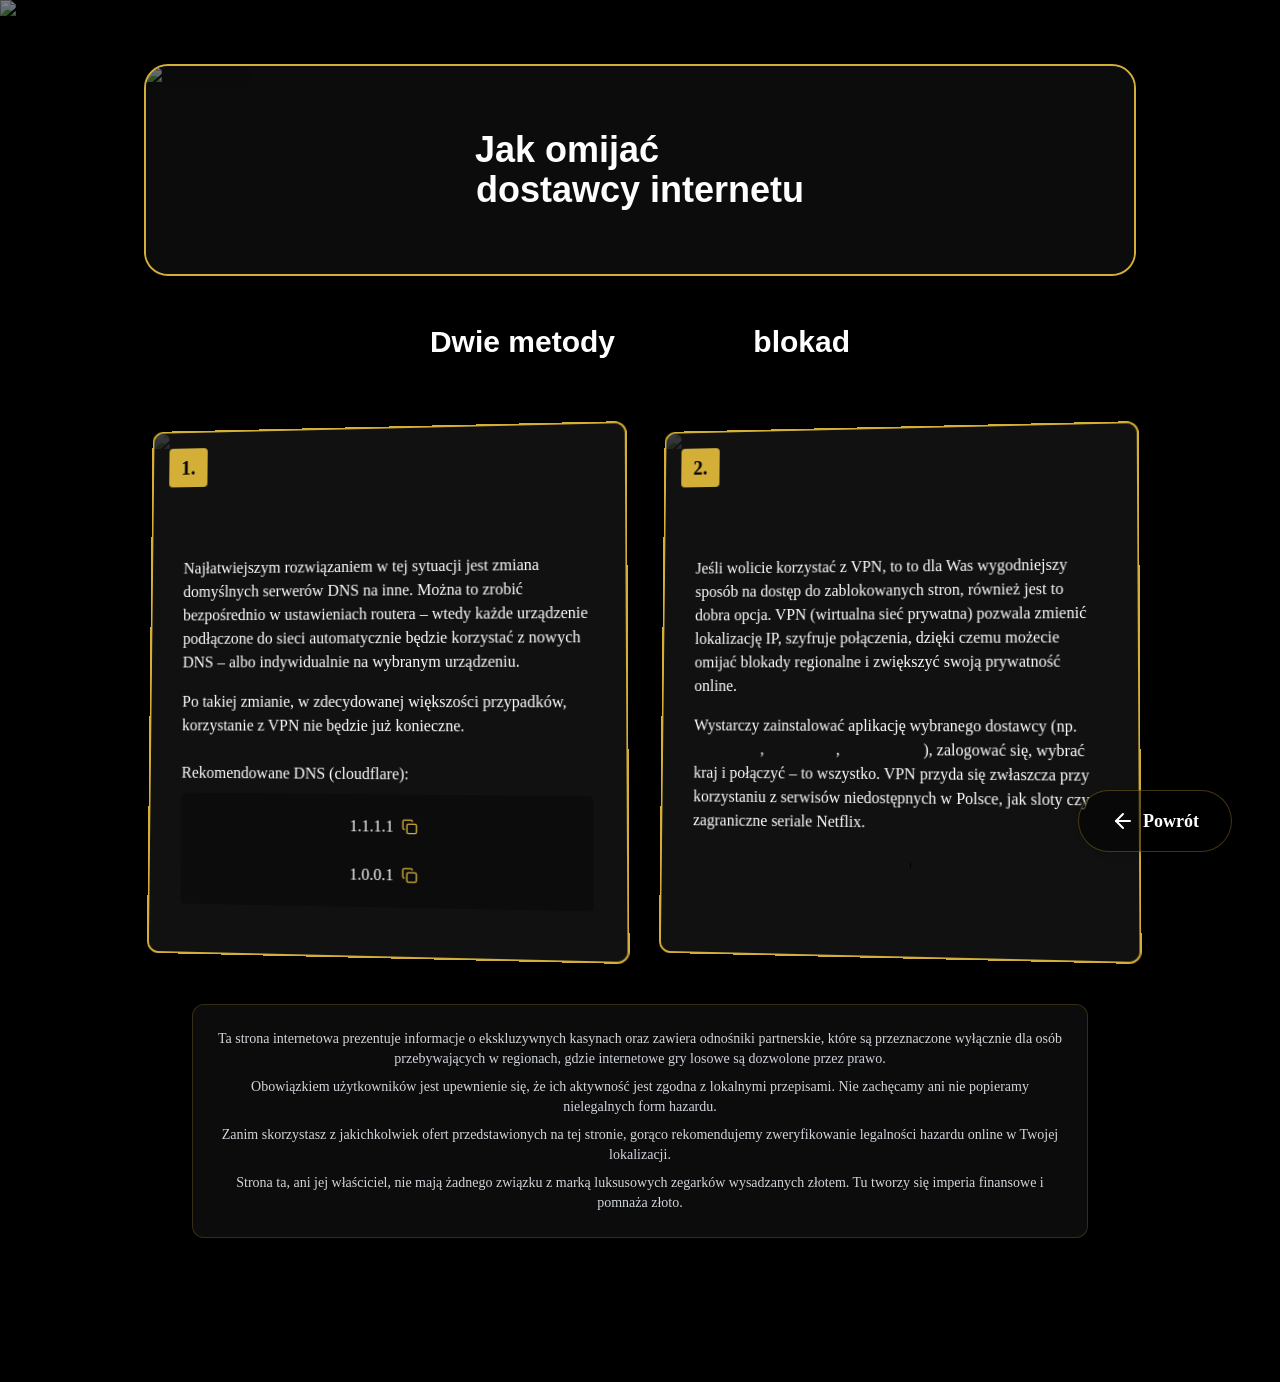
==== instrukcje.html @ b0d0ed21 "Add files via upload" ====
<!DOCTYPE html>
<html lang="pl">
  <head>
    <meta charset="utf-8" />
    <meta name="viewport" content="width=device-width, initial-scale=1" />
    <link
      rel="stylesheet"
      href="./style.css"
      data-precedence="next"
    />
    <title>Golden Boys Rekomendacje</title>
    <meta name="description" content="Najlepsze bonusy i gry kasynowe" />
    <meta name="next-size-adjust" />
  </head>
  <body
    class="__className_1b85de __variable_90e84d min-h-screen flex flex-col m-0 p-0"
  >
    <main class="flex-grow">
      <div class="min-h-screen flex flex-col relative bg-black">
        <div class="absolute inset-0 z-0">
          <img
            alt="Dark Overlay"
            loading="lazy"
            decoding="async"
            data-nimg="fill"
            class="object-cover"
            style="
              position: absolute;
              height: 100%;
              width: 100%;
              left: 0;
              top: 0;
              right: 0;
              bottom: 0;
              color: transparent;
            "
            src="/images/dark-overlay.png"
          />
          <div class="absolute inset-0 bg-black/50 z-0"></div>
        </div>
        <div
          class="container mx-auto px-4 py-16 flex-grow relative z-10 max-w-5xl"
        >
          <div
            class="relative rounded-3xl overflow-hidden mb-12 border-2 border-[#d4af37]"
          >
            <div class="absolute inset-0 z-0">
              <img
                alt="Background"
                loading="lazy"
                decoding="async"
                data-nimg="fill"
                class="object-cover"
                style="
                  position: absolute;
                  height: 100%;
                  width: 100%;
                  left: 0;
                  top: 0;
                  right: 0;
                  bottom: 0;
                  object-position: center;
                  color: transparent;
                "
                src="/images/gold-bars-legiano.jpeg"
              />
              <div class="absolute inset-0 bg-[#131313]/70"></div>
              <img
                alt="Dark Overlay"
                loading="lazy"
                decoding="async"
                data-nimg="fill"
                class="object-cover opacity-18"
                style="
                  position: absolute;
                  height: 100%;
                  width: 100%;
                  left: 0;
                  top: 0;
                  right: 0;
                  bottom: 0;
                  color: transparent;
                "
                src="/images/dark-overlay.png"
              />
            </div>
            <div class="px-8 py-16 relative z-10 text-center">
              <h2
                class="text-3xl md:text-4xl font-bold font-montserrat text-white"
              >
                Jak omijać <span class="gold-texture">blokady</span
                ><br />dostawcy internetu
              </h2>
            </div>
          </div>
          <h3
            class="text-2xl md:text-3xl font-normal text-center mb-8 font-montserrat"
          >
            Dwie metody <span class="gold-texture">omijania</span> blokad
          </h3>
          <div class="grid grid-cols-1 md:grid-cols-2 gap-8 mb-12">
            <div
              class="relative rounded-xl overflow-hidden border-2 border-[#d4af37] bg-[#131313]/80 angled-container"
            >
              <div class="absolute inset-0 z-0">
                <div class="absolute inset-0 bg-[#131313]/80"></div>
                <img
                  alt="Dark Overlay"
                  loading="lazy"
                  decoding="async"
                  data-nimg="fill"
                  class="object-cover opacity-18"
                  style="
                    position: absolute;
                    height: 100%;
                    width: 100%;
                    left: 0;
                    top: 0;
                    right: 0;
                    bottom: 0;
                    color: transparent;
                  "
                  src="/images/dark-overlay.png"
                />
              </div>
              <div
                class="absolute top-4 left-4 bg-[#d4af37] text-black font-bold text-xl w-10 h-10 flex items-center justify-center rounded"
              >
                1.
              </div>
              <div class="p-8 pt-16 relative z-10">
                <h4 class="text-4xl font-bold gold-texture text-center mb-6">
                  DNS
                </h4>
                <p class="text-white mb-4">
                  Najłatwiejszym rozwiązaniem w tej sytuacji jest zmiana
                  domyślnych serwerów DNS na inne. Można to zrobić bezpośrednio
                  w ustawieniach routera – wtedy każde urządzenie podłączone do
                  sieci automatycznie będzie korzystać z nowych DNS – albo
                  indywidualnie na wybranym urządzeniu.
                </p>
                <p class="text-white mb-6">
                  Po takiej zmianie, w zdecydowanej większości przypadków,
                  korzystanie z VPN nie będzie już konieczne.
                </p>
                <div class="mb-4">
                  <h5 class="text-white font-medium mb-2">
                    Rekomendowane DNS (cloudflare):
                  </h5>
                  <div class="bg-black/30 p-3 rounded">
                    <div
                      class="flex items-center justify-center cursor-pointer hover:bg-black/50 p-2 rounded transition-colors mb-2"
                    >
                      <span class="text-white mr-2">1.1.1.1</span
                      ><svg
                        xmlns="http://www.w3.org/2000/svg"
                        width="16"
                        height="16"
                        viewBox="0 0 24 24"
                        fill="none"
                        stroke="currentColor"
                        stroke-width="2"
                        stroke-linecap="round"
                        stroke-linejoin="round"
                        class="lucide lucide-copy text-[#d4af37]"
                      >
                        <rect
                          width="14"
                          height="14"
                          x="8"
                          y="8"
                          rx="2"
                          ry="2"
                        ></rect>
                        <path
                          d="M4 16c-1.1 0-2-.9-2-2V4c0-1.1.9-2 2-2h10c1.1 0 2 .9 2 2"
                        ></path>
                      </svg>
                    </div>
                    <div
                      class="flex items-center justify-center cursor-pointer hover:bg-black/50 p-2 rounded transition-colors"
                    >
                      <span class="text-white mr-2">1.0.0.1</span
                      ><svg
                        xmlns="http://www.w3.org/2000/svg"
                        width="16"
                        height="16"
                        viewBox="0 0 24 24"
                        fill="none"
                        stroke="currentColor"
                        stroke-width="2"
                        stroke-linecap="round"
                        stroke-linejoin="round"
                        class="lucide lucide-copy text-[#d4af37]"
                      >
                        <rect
                          width="14"
                          height="14"
                          x="8"
                          y="8"
                          rx="2"
                          ry="2"
                        ></rect>
                        <path
                          d="M4 16c-1.1 0-2-.9-2-2V4c0-1.1.9-2 2-2h10c1.1 0 2 .9 2 2"
                        ></path>
                      </svg>
                    </div>
                  </div>
                </div>
              </div>
            </div>
            <div
              class="relative rounded-xl overflow-hidden border-2 border-[#d4af37] bg-[#131313]/80 angled-container"
            >
              <div class="absolute inset-0 z-0">
                <div class="absolute inset-0 bg-[#131313]/80"></div>
                <img
                  alt="Dark Overlay"
                  loading="lazy"
                  decoding="async"
                  data-nimg="fill"
                  class="object-cover opacity-18"
                  style="
                    position: absolute;
                    height: 100%;
                    width: 100%;
                    left: 0;
                    top: 0;
                    right: 0;
                    bottom: 0;
                    color: transparent;
                  "
                  src="/images/dark-overlay.png"
                />
              </div>
              <div
                class="absolute top-4 left-4 bg-[#d4af37] text-black font-bold text-xl w-10 h-10 flex items-center justify-center rounded"
              >
                2.
              </div>
              <div class="p-8 pt-16 relative z-10">
                <h4 class="text-4xl font-bold gold-texture text-center mb-6">
                  VPN
                </h4>
                <p class="text-white mb-4">
                  Jeśli wolicie korzystać z VPN, to to dla Was wygodniejszy
                  sposób na dostęp do zablokowanych stron, również jest to dobra
                  opcja. VPN (wirtualna sieć prywatna) pozwala zmienić
                  lokalizację IP, szyfruje połączenia, dzięki czemu możecie
                  omijać blokady regionalne i zwiększyć swoją prywatność online.
                </p>
                <p class="text-white mb-4">
                  Wystarczy zainstalować aplikację wybranego dostawcy (np.<!-- -->
                  <span class="gold-texture font-medium">NordVPN</span>,<!-- -->
                  <span class="gold-texture font-medium">Surfshark</span
                  >,<!-- -->
                  <span class="gold-texture font-medium">ProtonVPN</span>),
                  zalogować się, wybrać kraj i połączyć – to wszystko. VPN
                  przyda się zwłaszcza przy korzystaniu z serwisów niedostępnych
                  w Polsce, jak sloty czy zagraniczne seriale Netflix.
                </p>
              </div>
            </div>
          </div>
          <div
            class="text-sm text-gray-300 text-center max-w-4xl mx-auto p-6 bg-[#131313]/70 rounded-xl border border-[#d4af37]/20 mb-20"
          >
            <p>
              Ta strona internetowa prezentuje informacje o ekskluzywnych
              kasynach oraz zawiera odnośniki partnerskie, które są przeznaczone
              wyłącznie dla osób przebywających w regionach, gdzie internetowe
              gry losowe są dozwolone przez prawo.
            </p>
            <p class="mt-2">
              Obowiązkiem użytkowników jest upewnienie się, że ich aktywność
              jest zgodna z lokalnymi przepisami. Nie zachęcamy ani nie
              popieramy nielegalnych form hazardu.
            </p>
            <p class="mt-2">
              Zanim skorzystasz z jakichkolwiek ofert przedstawionych na tej
              stronie, gorąco rekomendujemy zweryfikowanie legalności hazardu
              online w Twojej lokalizacji.
            </p>
            <p class="mt-2">
              Strona ta, ani jej właściciel, nie mają żadnego związku z marką
              luksusowych zegarków wysadzanych złotem. Tu tworzy się imperia
              finansowe i pomnaża złoto.
            </p>
          </div>
          <div class="fixed bottom-12 right-12 z-20">
            <a
              class="inline-flex items-center text-white hover:text-[#d4af37] transition-colors bg-black/50 px-8 py-4 rounded-full text-lg border border-[#d4af37]/30 hover:border-[#d4af37]"
              style="
                box-shadow: 0 4px 6px rgba(0, 0, 0, 0.1),
                  0 1px 3px rgba(0, 0, 0, 0.08);
              "
              href="./index.html"
              ><svg
                xmlns="http://www.w3.org/2000/svg"
                width="24"
                height="24"
                viewBox="0 0 24 24"
                fill="none"
                stroke="currentColor"
                stroke-width="2"
                stroke-linecap="round"
                stroke-linejoin="round"
                class="lucide lucide-arrow-left mr-2"
              >
                <path d="m12 19-7-7 7-7"></path>
                <path d="M19 12H5"></path></svg
              ><span class="font-extrabold">Powrót</span></a
            >
          </div>
        </div>
      </div>
    </main>
  </body>
</html>
---- style.css ----
@font-face {
  font-family: __Inter_1b85de;
  font-style: normal;
  font-weight: 100 900;
  font-display: swap;
  src: url(/_next/static/media/ba9851c3c22cd980-s.woff2) format("woff2");
  unicode-range: u+0460-052f, u+1c80-1c8a, u+20b4, u+2de0-2dff, u+a640-a69f,
    u+fe2e-fe2f;
}

@font-face {
  font-family: __Inter_1b85de;
  font-style: normal;
  font-weight: 100 900;
  font-display: swap;
  src: url(/_next/static/media/21350d82a1f187e9-s.woff2) format("woff2");
  unicode-range: u+0301, u+0400-045f, u+0490-0491, u+04b0-04b1, u+2116;
}

@font-face {
  font-family: __Inter_1b85de;
  font-style: normal;
  font-weight: 100 900;
  font-display: swap;
  src: url(/_next/static/media/c5fe6dc8356a8c31-s.woff2) format("woff2");
  unicode-range: u+1f??;
}

@font-face {
  font-family: __Inter_1b85de;
  font-style: normal;
  font-weight: 100 900;
  font-display: swap;
  src: url(/_next/static/media/19cfc7226ec3afaa-s.woff2) format("woff2");
  unicode-range: u+0370-0377, u+037a-037f, u+0384-038a, u+038c, u+038e-03a1,
    u+03a3-03ff;
}

@font-face {
  font-family: __Inter_1b85de;
  font-style: normal;
  font-weight: 100 900;
  font-display: swap;
  src: url(/_next/static/media/df0a9ae256c0569c-s.woff2) format("woff2");
  unicode-range: u+0102-0103, u+0110-0111, u+0128-0129, u+0168-0169, u+01a0-01a1,
    u+01af-01b0, u+0300-0301, u+0303-0304, u+0308-0309, u+0323, u+0329,
    u+1ea0-1ef9, u+20ab;
}

@font-face {
  font-family: __Inter_1b85de;
  font-style: normal;
  font-weight: 100 900;
  font-display: swap;
  src: url(/_next/static/media/8e9860b6e62d6359-s.p.woff2) format("woff2");
  unicode-range: u+0100-02ba, u+02bd-02c5, u+02c7-02cc, u+02ce-02d7, u+02dd-02ff,
    u+0304, u+0308, u+0329, u+1d00-1dbf, u+1e00-1e9f, u+1ef2-1eff, u+2020,
    u+20a0-20ab, u+20ad-20c0, u+2113, u+2c60-2c7f, u+a720-a7ff;
}

@font-face {
  font-family: __Inter_1b85de;
  font-style: normal;
  font-weight: 100 900;
  font-display: swap;
  src: url(/_next/static/media/e4af272ccee01ff0-s.p.woff2) format("woff2");
  unicode-range: u+00??, u+0131, u+0152-0153, u+02bb-02bc, u+02c6, u+02da,
    u+02dc, u+0304, u+0308, u+0329, u+2000-206f, u+20ac, u+2122, u+2191, u+2193,
    u+2212, u+2215, u+feff, u+fffd;
}

@font-face {
  font-family: __Inter_Fallback_1b85de;
  src: local("Arial");
  ascent-override: 90.49%;
  descent-override: 22.56%;
  line-gap-override: 0%;
  size-adjust: 107.06%;
}

.__className_1b85de {
  font-family: __Inter_1b85de, __Inter_Fallback_1b85de;
  font-style: normal;
}

@font-face {
  font-family: __Montserrat_90e84d;
  font-style: normal;
  font-weight: 400;
  font-display: swap;
  src: url(/_next/static/media/b1f344208eb4edfe-s.woff2) format("woff2");
  unicode-range: u+0460-052f, u+1c80-1c8a, u+20b4, u+2de0-2dff, u+a640-a69f,
    u+fe2e-fe2f;
}

@font-face {
  font-family: __Montserrat_90e84d;
  font-style: normal;
  font-weight: 400;
  font-display: swap;
  src: url(/_next/static/media/48e2044251ef3125-s.woff2) format("woff2");
  unicode-range: u+0301, u+0400-045f, u+0490-0491, u+04b0-04b1, u+2116;
}

@font-face {
  font-family: __Montserrat_90e84d;
  font-style: normal;
  font-weight: 400;
  font-display: swap;
  src: url(/_next/static/media/bf24a9759715e608-s.woff2) format("woff2");
  unicode-range: u+0102-0103, u+0110-0111, u+0128-0129, u+0168-0169, u+01a0-01a1,
    u+01af-01b0, u+0300-0301, u+0303-0304, u+0308-0309, u+0323, u+0329,
    u+1ea0-1ef9, u+20ab;
}

@font-face {
  font-family: __Montserrat_90e84d;
  font-style: normal;
  font-weight: 400;
  font-display: swap;
  src: url(/_next/static/media/1f173e5e25f3efee-s.p.woff2) format("woff2");
  unicode-range: u+0100-02ba, u+02bd-02c5, u+02c7-02cc, u+02ce-02d7, u+02dd-02ff,
    u+0304, u+0308, u+0329, u+1d00-1dbf, u+1e00-1e9f, u+1ef2-1eff, u+2020,
    u+20a0-20ab, u+20ad-20c0, u+2113, u+2c60-2c7f, u+a720-a7ff;
}

@font-face {
  font-family: __Montserrat_90e84d;
  font-style: normal;
  font-weight: 400;
  font-display: swap;
  src: url(/_next/static/media/904be59b21bd51cb-s.p.woff2) format("woff2");
  unicode-range: u+00??, u+0131, u+0152-0153, u+02bb-02bc, u+02c6, u+02da,
    u+02dc, u+0304, u+0308, u+0329, u+2000-206f, u+20ac, u+2122, u+2191, u+2193,
    u+2212, u+2215, u+feff, u+fffd;
}

@font-face {
  font-family: __Montserrat_90e84d;
  font-style: normal;
  font-weight: 500;
  font-display: swap;
  src: url(/_next/static/media/b1f344208eb4edfe-s.woff2) format("woff2");
  unicode-range: u+0460-052f, u+1c80-1c8a, u+20b4, u+2de0-2dff, u+a640-a69f,
    u+fe2e-fe2f;
}

@font-face {
  font-family: __Montserrat_90e84d;
  font-style: normal;
  font-weight: 500;
  font-display: swap;
  src: url(/_next/static/media/48e2044251ef3125-s.woff2) format("woff2");
  unicode-range: u+0301, u+0400-045f, u+0490-0491, u+04b0-04b1, u+2116;
}

@font-face {
  font-family: __Montserrat_90e84d;
  font-style: normal;
  font-weight: 500;
  font-display: swap;
  src: url(/_next/static/media/bf24a9759715e608-s.woff2) format("woff2");
  unicode-range: u+0102-0103, u+0110-0111, u+0128-0129, u+0168-0169, u+01a0-01a1,
    u+01af-01b0, u+0300-0301, u+0303-0304, u+0308-0309, u+0323, u+0329,
    u+1ea0-1ef9, u+20ab;
}

@font-face {
  font-family: __Montserrat_90e84d;
  font-style: normal;
  font-weight: 500;
  font-display: swap;
  src: url(/_next/static/media/1f173e5e25f3efee-s.p.woff2) format("woff2");
  unicode-range: u+0100-02ba, u+02bd-02c5, u+02c7-02cc, u+02ce-02d7, u+02dd-02ff,
    u+0304, u+0308, u+0329, u+1d00-1dbf, u+1e00-1e9f, u+1ef2-1eff, u+2020,
    u+20a0-20ab, u+20ad-20c0, u+2113, u+2c60-2c7f, u+a720-a7ff;
}

@font-face {
  font-family: __Montserrat_90e84d;
  font-style: normal;
  font-weight: 500;
  font-display: swap;
  src: url(/_next/static/media/904be59b21bd51cb-s.p.woff2) format("woff2");
  unicode-range: u+00??, u+0131, u+0152-0153, u+02bb-02bc, u+02c6, u+02da,
    u+02dc, u+0304, u+0308, u+0329, u+2000-206f, u+20ac, u+2122, u+2191, u+2193,
    u+2212, u+2215, u+feff, u+fffd;
}

@font-face {
  font-family: __Montserrat_90e84d;
  font-style: normal;
  font-weight: 600;
  font-display: swap;
  src: url(/_next/static/media/b1f344208eb4edfe-s.woff2) format("woff2");
  unicode-range: u+0460-052f, u+1c80-1c8a, u+20b4, u+2de0-2dff, u+a640-a69f,
    u+fe2e-fe2f;
}

@font-face {
  font-family: __Montserrat_90e84d;
  font-style: normal;
  font-weight: 600;
  font-display: swap;
  src: url(/_next/static/media/48e2044251ef3125-s.woff2) format("woff2");
  unicode-range: u+0301, u+0400-045f, u+0490-0491, u+04b0-04b1, u+2116;
}

@font-face {
  font-family: __Montserrat_90e84d;
  font-style: normal;
  font-weight: 600;
  font-display: swap;
  src: url(/_next/static/media/bf24a9759715e608-s.woff2) format("woff2");
  unicode-range: u+0102-0103, u+0110-0111, u+0128-0129, u+0168-0169, u+01a0-01a1,
    u+01af-01b0, u+0300-0301, u+0303-0304, u+0308-0309, u+0323, u+0329,
    u+1ea0-1ef9, u+20ab;
}

@font-face {
  font-family: __Montserrat_90e84d;
  font-style: normal;
  font-weight: 600;
  font-display: swap;
  src: url(/_next/static/media/1f173e5e25f3efee-s.p.woff2) format("woff2");
  unicode-range: u+0100-02ba, u+02bd-02c5, u+02c7-02cc, u+02ce-02d7, u+02dd-02ff,
    u+0304, u+0308, u+0329, u+1d00-1dbf, u+1e00-1e9f, u+1ef2-1eff, u+2020,
    u+20a0-20ab, u+20ad-20c0, u+2113, u+2c60-2c7f, u+a720-a7ff;
}

@font-face {
  font-family: __Montserrat_90e84d;
  font-style: normal;
  font-weight: 600;
  font-display: swap;
  src: url(/_next/static/media/904be59b21bd51cb-s.p.woff2) format("woff2");
  unicode-range: u+00??, u+0131, u+0152-0153, u+02bb-02bc, u+02c6, u+02da,
    u+02dc, u+0304, u+0308, u+0329, u+2000-206f, u+20ac, u+2122, u+2191, u+2193,
    u+2212, u+2215, u+feff, u+fffd;
}

@font-face {
  font-family: __Montserrat_90e84d;
  font-style: normal;
  font-weight: 700;
  font-display: swap;
  src: url(/_next/static/media/b1f344208eb4edfe-s.woff2) format("woff2");
  unicode-range: u+0460-052f, u+1c80-1c8a, u+20b4, u+2de0-2dff, u+a640-a69f,
    u+fe2e-fe2f;
}

@font-face {
  font-family: __Montserrat_90e84d;
  font-style: normal;
  font-weight: 700;
  font-display: swap;
  src: url(/_next/static/media/48e2044251ef3125-s.woff2) format("woff2");
  unicode-range: u+0301, u+0400-045f, u+0490-0491, u+04b0-04b1, u+2116;
}

@font-face {
  font-family: __Montserrat_90e84d;
  font-style: normal;
  font-weight: 700;
  font-display: swap;
  src: url(/_next/static/media/bf24a9759715e608-s.woff2) format("woff2");
  unicode-range: u+0102-0103, u+0110-0111, u+0128-0129, u+0168-0169, u+01a0-01a1,
    u+01af-01b0, u+0300-0301, u+0303-0304, u+0308-0309, u+0323, u+0329,
    u+1ea0-1ef9, u+20ab;
}

@font-face {
  font-family: __Montserrat_90e84d;
  font-style: normal;
  font-weight: 700;
  font-display: swap;
  src: url(/_next/static/media/1f173e5e25f3efee-s.p.woff2) format("woff2");
  unicode-range: u+0100-02ba, u+02bd-02c5, u+02c7-02cc, u+02ce-02d7, u+02dd-02ff,
    u+0304, u+0308, u+0329, u+1d00-1dbf, u+1e00-1e9f, u+1ef2-1eff, u+2020,
    u+20a0-20ab, u+20ad-20c0, u+2113, u+2c60-2c7f, u+a720-a7ff;
}

@font-face {
  font-family: __Montserrat_90e84d;
  font-style: normal;
  font-weight: 700;
  font-display: swap;
  src: url(/_next/static/media/904be59b21bd51cb-s.p.woff2) format("woff2");
  unicode-range: u+00??, u+0131, u+0152-0153, u+02bb-02bc, u+02c6, u+02da,
    u+02dc, u+0304, u+0308, u+0329, u+2000-206f, u+20ac, u+2122, u+2191, u+2193,
    u+2212, u+2215, u+feff, u+fffd;
}

@font-face {
  font-family: __Montserrat_90e84d;
  font-style: normal;
  font-weight: 900;
  font-display: swap;
  src: url(/_next/static/media/b1f344208eb4edfe-s.woff2) format("woff2");
  unicode-range: u+0460-052f, u+1c80-1c8a, u+20b4, u+2de0-2dff, u+a640-a69f,
    u+fe2e-fe2f;
}

@font-face {
  font-family: __Montserrat_90e84d;
  font-style: normal;
  font-weight: 900;
  font-display: swap;
  src: url(/_next/static/media/48e2044251ef3125-s.woff2) format("woff2");
  unicode-range: u+0301, u+0400-045f, u+0490-0491, u+04b0-04b1, u+2116;
}

@font-face {
  font-family: __Montserrat_90e84d;
  font-style: normal;
  font-weight: 900;
  font-display: swap;
  src: url(/_next/static/media/bf24a9759715e608-s.woff2) format("woff2");
  unicode-range: u+0102-0103, u+0110-0111, u+0128-0129, u+0168-0169, u+01a0-01a1,
    u+01af-01b0, u+0300-0301, u+0303-0304, u+0308-0309, u+0323, u+0329,
    u+1ea0-1ef9, u+20ab;
}

@font-face {
  font-family: __Montserrat_90e84d;
  font-style: normal;
  font-weight: 900;
  font-display: swap;
  src: url(/_next/static/media/1f173e5e25f3efee-s.p.woff2) format("woff2");
  unicode-range: u+0100-02ba, u+02bd-02c5, u+02c7-02cc, u+02ce-02d7, u+02dd-02ff,
    u+0304, u+0308, u+0329, u+1d00-1dbf, u+1e00-1e9f, u+1ef2-1eff, u+2020,
    u+20a0-20ab, u+20ad-20c0, u+2113, u+2c60-2c7f, u+a720-a7ff;
}

@font-face {
  font-family: __Montserrat_90e84d;
  font-style: normal;
  font-weight: 900;
  font-display: swap;
  src: url(/_next/static/media/904be59b21bd51cb-s.p.woff2) format("woff2");
  unicode-range: u+00??, u+0131, u+0152-0153, u+02bb-02bc, u+02c6, u+02da,
    u+02dc, u+0304, u+0308, u+0329, u+2000-206f, u+20ac, u+2122, u+2191, u+2193,
    u+2212, u+2215, u+feff, u+fffd;
}

@font-face {
  font-family: __Montserrat_Fallback_90e84d;
  src: local("Arial");
  ascent-override: 85.79%;
  descent-override: 22.25%;
  line-gap-override: 0%;
  size-adjust: 112.83%;
}

.__className_90e84d {
  font-family: __Montserrat_90e84d, __Montserrat_Fallback_90e84d;
  font-style: normal;
}

.__variable_90e84d {
  --font-montserrat: "__Montserrat_90e84d", "__Montserrat_Fallback_90e84d";
}

*,
:after,
:before {
  --tw-border-spacing-x: 0;
  --tw-border-spacing-y: 0;
  --tw-translate-x: 0;
  --tw-translate-y: 0;
  --tw-rotate: 0;
  --tw-skew-x: 0;
  --tw-skew-y: 0;
  --tw-scale-x: 1;
  --tw-scale-y: 1;
  --tw-pan-x: ;
  --tw-pan-y: ;
  --tw-pinch-zoom: ;
  --tw-scroll-snap-strictness: proximity;
  --tw-gradient-from-position: ;
  --tw-gradient-via-position: ;
  --tw-gradient-to-position: ;
  --tw-ordinal: ;
  --tw-slashed-zero: ;
  --tw-numeric-figure: ;
  --tw-numeric-spacing: ;
  --tw-numeric-fraction: ;
  --tw-ring-inset: ;
  --tw-ring-offset-width: 0px;
  --tw-ring-offset-color: #fff;
  --tw-ring-color: rgba(59, 130, 246, 0.5);
  --tw-ring-offset-shadow: 0 0 #0000;
  --tw-ring-shadow: 0 0 #0000;
  --tw-shadow: 0 0 #0000;
  --tw-shadow-colored: 0 0 #0000;
  --tw-blur: ;
  --tw-brightness: ;
  --tw-contrast: ;
  --tw-grayscale: ;
  --tw-hue-rotate: ;
  --tw-invert: ;
  --tw-saturate: ;
  --tw-sepia: ;
  --tw-drop-shadow: ;
  --tw-backdrop-blur: ;
  --tw-backdrop-brightness: ;
  --tw-backdrop-contrast: ;
  --tw-backdrop-grayscale: ;
  --tw-backdrop-hue-rotate: ;
  --tw-backdrop-invert: ;
  --tw-backdrop-opacity: ;
  --tw-backdrop-saturate: ;
  --tw-backdrop-sepia: ;
  --tw-contain-size: ;
  --tw-contain-layout: ;
  --tw-contain-paint: ;
  --tw-contain-style: ;
}

::backdrop {
  --tw-border-spacing-x: 0;
  --tw-border-spacing-y: 0;
  --tw-translate-x: 0;
  --tw-translate-y: 0;
  --tw-rotate: 0;
  --tw-skew-x: 0;
  --tw-skew-y: 0;
  --tw-scale-x: 1;
  --tw-scale-y: 1;
  --tw-pan-x: ;
  --tw-pan-y: ;
  --tw-pinch-zoom: ;
  --tw-scroll-snap-strictness: proximity;
  --tw-gradient-from-position: ;
  --tw-gradient-via-position: ;
  --tw-gradient-to-position: ;
  --tw-ordinal: ;
  --tw-slashed-zero: ;
  --tw-numeric-figure: ;
  --tw-numeric-spacing: ;
  --tw-numeric-fraction: ;
  --tw-ring-inset: ;
  --tw-ring-offset-width: 0px;
  --tw-ring-offset-color: #fff;
  --tw-ring-color: rgba(59, 130, 246, 0.5);
  --tw-ring-offset-shadow: 0 0 #0000;
  --tw-ring-shadow: 0 0 #0000;
  --tw-shadow: 0 0 #0000;
  --tw-shadow-colored: 0 0 #0000;
  --tw-blur: ;
  --tw-brightness: ;
  --tw-contrast: ;
  --tw-grayscale: ;
  --tw-hue-rotate: ;
  --tw-invert: ;
  --tw-saturate: ;
  --tw-sepia: ;
  --tw-drop-shadow: ;
  --tw-backdrop-blur: ;
  --tw-backdrop-brightness: ;
  --tw-backdrop-contrast: ;
  --tw-backdrop-grayscale: ;
  --tw-backdrop-hue-rotate: ;
  --tw-backdrop-invert: ;
  --tw-backdrop-opacity: ;
  --tw-backdrop-saturate: ;
  --tw-backdrop-sepia: ;
  --tw-contain-size: ;
  --tw-contain-layout: ;
  --tw-contain-paint: ;
  --tw-contain-style: ;
}

/*
! tailwindcss v3.4.17 | MIT License | https://tailwindcss.com
*/
*,
:after,
:before {
  box-sizing: border-box;
  border: 0 solid #e5e7eb;
}

:after,
:before {
  --tw-content: "";
}

:host,
html {
  line-height: 1.5;
  -webkit-text-size-adjust: 100%;
  -moz-tab-size: 4;
  tab-size: 4;
  font-family: var(--font-inter), sans-serif;
  font-feature-settings: normal;
  font-variation-settings: normal;
  -webkit-tap-highlight-color: transparent;
}

body {
  margin: 0;
  line-height: inherit;
}

hr {
  height: 0;
  color: inherit;
  border-top-width: 1px;
}

abbr:where([title]) {
  text-decoration: underline dotted;
}

h1,
h2,
h3,
h4,
h5,
h6 {
  font-size: inherit;
  font-weight: inherit;
}

a {
  color: inherit;
  text-decoration: inherit;
}

b,
strong {
  font-weight: bolder;
}

code,
kbd,
pre,
samp {
  font-family: ui-monospace, SFMono-Regular, Menlo, Monaco, Consolas,
    Liberation Mono, Courier New, monospace;
  font-feature-settings: normal;
  font-variation-settings: normal;
  font-size: 1em;
}

small {
  font-size: 80%;
}

sub,
sup {
  font-size: 75%;
  line-height: 0;
  position: relative;
  vertical-align: baseline;
}

sub {
  bottom: -0.25em;
}

sup {
  top: -0.5em;
}

table {
  text-indent: 0;
  border-color: inherit;
  border-collapse: collapse;
}

button,
input,
optgroup,
select,
textarea {
  font-family: inherit;
  font-feature-settings: inherit;
  font-variation-settings: inherit;
  font-size: 100%;
  font-weight: inherit;
  line-height: inherit;
  letter-spacing: inherit;
  color: inherit;
  margin: 0;
  padding: 0;
}

button,
select {
  text-transform: none;
}

button,
input:where([type="button"]),
input:where([type="reset"]),
input:where([type="submit"]) {
  -webkit-appearance: button;
  background-color: transparent;
  background-image: none;
}

:-moz-focusring {
  outline: auto;
}

:-moz-ui-invalid {
  box-shadow: none;
}

progress {
  vertical-align: baseline;
}

::-webkit-inner-spin-button,
::-webkit-outer-spin-button {
  height: auto;
}

[type="search"] {
  -webkit-appearance: textfield;
  outline-offset: -2px;
}

::-webkit-search-decoration {
  -webkit-appearance: none;
}

::-webkit-file-upload-button {
  -webkit-appearance: button;
  font: inherit;
}

summary {
  display: list-item;
}

blockquote,
dd,
dl,
figure,
h1,
h2,
h3,
h4,
h5,
h6,
hr,
p,
pre {
  margin: 0;
}

fieldset {
  margin: 0;
}

fieldset,
legend {
  padding: 0;
}

menu,
ol,
ul {
  list-style: none;
  margin: 0;
  padding: 0;
}

dialog {
  padding: 0;
}

textarea {
  resize: vertical;
}

input::placeholder,
textarea::placeholder {
  opacity: 1;
  color: #9ca3af;
}

[role="button"],
button {
  cursor: pointer;
}

:disabled {
  cursor: default;
}

audio,
canvas,
embed,
iframe,
img,
object,
svg,
video {
  display: block;
  vertical-align: middle;
}

img,
video {
  max-width: 100%;
  height: auto;
}

[hidden]:where(:not([hidden="until-found"])) {
  display: none;
}

.container {
  width: 100%;
}

@media (min-width: 640px) {
  .container {
    max-width: 640px;
  }
}

@media (min-width: 768px) {
  .container {
    max-width: 768px;
  }
}

@media (min-width: 1024px) {
  .container {
    max-width: 1024px;
  }
}

@media (min-width: 1280px) {
  .container {
    max-width: 1280px;
  }
}

@media (min-width: 1536px) {
  .container {
    max-width: 1536px;
  }
}

.sr-only {
  position: absolute;
  width: 1px;
  height: 1px;
  padding: 0;
  margin: -1px;
  overflow: hidden;
  clip: rect(0, 0, 0, 0);
  white-space: nowrap;
  border-width: 0;
}

.pointer-events-none {
  pointer-events: none;
}

.pointer-events-auto {
  pointer-events: auto;
}

.visible {
  visibility: visible;
}

.invisible {
  visibility: hidden;
}

.fixed {
  position: fixed;
}

.absolute {
  position: absolute;
}

.relative {
  position: relative;
}

.inset-0 {
  inset: 0;
}

.inset-x-0 {
  left: 0;
  right: 0;
}

.inset-y-0 {
  top: 0;
  bottom: 0;
}

.-bottom-12 {
  bottom: -3rem;
}

.-left-12 {
  left: -3rem;
}

.-right-12 {
  right: -3rem;
}

.-top-12 {
  top: -3rem;
}

.bottom-0 {
  bottom: 0;
}

.bottom-12 {
  bottom: 3rem;
}

.bottom-\[-10\%\] {
  bottom: -10%;
}

.bottom-\[-5\%\] {
  bottom: -5%;
}

.bottom-\[18\%\] {
  bottom: 18%;
}

.left-0 {
  left: 0;
}

.left-1\/2 {
  left: 50%;
}

.left-2 {
  left: 0.5rem;
}

.left-4 {
  left: 1rem;
}

.left-\[2\%\] {
  left: 2%;
}

.left-\[25\%\] {
  left: 25%;
}

.left-\[50\%\] {
  left: 50%;
}

.right-0 {
  right: 0;
}

.right-1 {
  right: 0.25rem;
}

.right-12 {
  right: 3rem;
}

.right-2 {
  right: 0.5rem;
}

.right-3 {
  right: 0.75rem;
}

.right-4 {
  right: 1rem;
}

.right-\[40\%\] {
  right: 40%;
}

.top-0 {
  top: 0;
}

.top-1\.5 {
  top: 0.375rem;
}

.top-1\/2 {
  top: 50%;
}

.top-2 {
  top: 0.5rem;
}

.top-3\.5 {
  top: 0.875rem;
}

.top-4 {
  top: 1rem;
}

.top-\[-1rem\] {
  top: -1rem;
}

.top-\[-40px\] {
  top: -40px;
}

.top-\[12rem\] {
  top: 12rem;
}

.top-\[15rem\] {
  top: 15rem;
}

.top-\[1px\] {
  top: 1px;
}

.top-\[50\%\] {
  top: 50%;
}

.top-\[55\%\] {
  top: 55%;
}

.top-\[60\%\] {
  top: 60%;
}

.top-\[7rem\] {
  top: 7rem;
}

.top-full {
  top: 100%;
}

.z-0 {
  z-index: 0;
}

.z-10 {
  z-index: 10;
}

.z-20 {
  z-index: 20;
}

.z-50 {
  z-index: 50;
}

.z-\[100\] {
  z-index: 100;
}

.z-\[1\] {
  z-index: 1;
}

.z-\[5\] {
  z-index: 5;
}

.z-\[6\] {
  z-index: 6;
}

.z-\[7\] {
  z-index: 7;
}

.z-\[9999\] {
  z-index: 9999;
}

.order-1 {
  order: 1;
}

.order-2 {
  order: 2;
}

.order-3 {
  order: 3;
}

.col-span-1 {
  grid-column: span 1 / span 1;
}

.m-0 {
  margin: 0;
}

.-mx-1 {
  margin-left: -0.25rem;
  margin-right: -0.25rem;
}

.mx-2 {
  margin-left: 0.5rem;
  margin-right: 0.5rem;
}

.mx-3\.5 {
  margin-left: 0.875rem;
  margin-right: 0.875rem;
}

.mx-auto {
  margin-left: auto;
  margin-right: auto;
}

.my-0\.5 {
  margin-top: 0.125rem;
  margin-bottom: 0.125rem;
}

.my-1 {
  margin-top: 0.25rem;
  margin-bottom: 0.25rem;
}

.-ml-4 {
  margin-left: -1rem;
}

.-mt-4 {
  margin-top: -1rem;
}

.mb-0 {
  margin-bottom: 0;
}

.mb-1 {
  margin-bottom: 0.25rem;
}

.mb-10 {
  margin-bottom: 2.5rem;
}

.mb-12 {
  margin-bottom: 3rem;
}

.mb-2 {
  margin-bottom: 0.5rem;
}

.mb-20 {
  margin-bottom: 5rem;
}

.mb-3 {
  margin-bottom: 0.75rem;
}

.mb-4 {
  margin-bottom: 1rem;
}

.mb-6 {
  margin-bottom: 1.5rem;
}

.mb-8 {
  margin-bottom: 2rem;
}

.ml-0 {
  margin-left: 0;
}

.ml-1 {
  margin-left: 0.25rem;
}

.ml-2 {
  margin-left: 0.5rem;
}

.ml-auto {
  margin-left: auto;
}

.mr-12 {
  margin-right: 3rem;
}

.mr-2 {
  margin-right: 0.5rem;
}

.mr-8 {
  margin-right: 2rem;
}

.mr-auto {
  margin-right: auto;
}

.mt-1\.5 {
  margin-top: 0.375rem;
}

.mt-12 {
  margin-top: 3rem;
}

.mt-16 {
  margin-top: 4rem;
}

.mt-2 {
  margin-top: 0.5rem;
}

.mt-24 {
  margin-top: 6rem;
}

.mt-4 {
  margin-top: 1rem;
}

.mt-6 {
  margin-top: 1.5rem;
}

.mt-8 {
  margin-top: 2rem;
}

.mt-auto {
  margin-top: auto;
}

.block {
  display: block;
}

.inline-block {
  display: inline-block;
}

.flex {
  display: flex;
}

.inline-flex {
  display: inline-flex;
}

.table {
  display: table;
}

.grid {
  display: grid;
}

.hidden {
  display: none;
}

.aspect-square {
  aspect-ratio: 1/1;
}

.aspect-video {
  aspect-ratio: 16/9;
}

.size-4 {
  width: 1rem;
  height: 1rem;
}

.size-\[--cell-size\] {
  width: var(--cell-size);
  height: var(--cell-size);
}

.h-1\.5 {
  height: 0.375rem;
}

.h-10 {
  height: 2.5rem;
}

.h-11 {
  height: 2.75rem;
}

.h-12 {
  height: 3rem;
}

.h-2 {
  height: 0.5rem;
}

.h-2\.5 {
  height: 0.625rem;
}

.h-20 {
  height: 5rem;
}

.h-28 {
  height: 7rem;
}

.h-3 {
  height: 0.75rem;
}

.h-3\.5 {
  height: 0.875rem;
}

.h-4 {
  height: 1rem;
}

.h-40 {
  height: 10rem;
}

.h-5 {
  height: 1.25rem;
}

.h-6 {
  height: 1.5rem;
}

.h-7 {
  height: 1.75rem;
}

.h-8 {
  height: 2rem;
}

.h-9 {
  height: 2.25rem;
}

.h-\[--cell-size\] {
  height: var(--cell-size);
}

.h-\[1px\] {
  height: 1px;
}

.h-\[350px\] {
  height: 350px;
}

.h-\[600px\] {
  height: 600px;
}

.h-\[85\%\] {
  height: 85%;
}

.h-\[var\(--radix-navigation-menu-viewport-height\)\] {
  height: var(--radix-navigation-menu-viewport-height);
}

.h-\[var\(--radix-select-trigger-height\)\] {
  height: var(--radix-select-trigger-height);
}

.h-auto {
  height: auto;
}

.h-full {
  height: 100%;
}

.h-px {
  height: 1px;
}

.h-svh {
  height: 100svh;
}

.max-h-96 {
  max-height: 24rem;
}

.max-h-\[300px\] {
  max-height: 300px;
}

.max-h-screen {
  max-height: 100vh;
}

.min-h-0 {
  min-height: 0;
}

.min-h-\[80px\] {
  min-height: 80px;
}

.min-h-screen {
  min-height: 100vh;
}

.min-h-svh {
  min-height: 100svh;
}

.w-0 {
  width: 0;
}

.w-1 {
  width: 0.25rem;
}

.w-10 {
  width: 2.5rem;
}

.w-11 {
  width: 2.75rem;
}

.w-12 {
  width: 3rem;
}

.w-2 {
  width: 0.5rem;
}

.w-2\.5 {
  width: 0.625rem;
}

.w-3 {
  width: 0.75rem;
}

.w-3\.5 {
  width: 0.875rem;
}

.w-3\/4 {
  width: 75%;
}

.w-4 {
  width: 1rem;
}

.w-5 {
  width: 1.25rem;
}

.w-64 {
  width: 16rem;
}

.w-7 {
  width: 1.75rem;
}

.w-72 {
  width: 18rem;
}

.w-8 {
  width: 2rem;
}

.w-9 {
  width: 2.25rem;
}

.w-\[--cell-size\] {
  width: var(--cell-size);
}

.w-\[--sidebar-width\] {
  width: var(--sidebar-width);
}

.w-\[100px\] {
  width: 100px;
}

.w-\[1px\] {
  width: 1px;
}

.w-\[35\%\] {
  width: 35%;
}

.w-\[60\%\] {
  width: 60%;
}

.w-\[600px\] {
  width: 600px;
}

.w-auto {
  width: auto;
}

.w-fit {
  width: fit-content;
}

.w-full {
  width: 100%;
}

.w-max {
  width: max-content;
}

.w-px {
  width: 1px;
}

.min-w-0 {
  min-width: 0;
}

.min-w-10 {
  min-width: 2.5rem;
}

.min-w-11 {
  min-width: 2.75rem;
}

.min-w-5 {
  min-width: 1.25rem;
}

.min-w-9 {
  min-width: 2.25rem;
}

.min-w-\[--cell-size\] {
  min-width: var(--cell-size);
}

.min-w-\[12rem\] {
  min-width: 12rem;
}

.min-w-\[8rem\] {
  min-width: 8rem;
}

.min-w-\[var\(--radix-select-trigger-width\)\] {
  min-width: var(--radix-select-trigger-width);
}

.max-w-4xl {
  max-width: 56rem;
}

.max-w-5xl {
  max-width: 64rem;
}

.max-w-\[--skeleton-width\] {
  max-width: var(--skeleton-width);
}

.max-w-\[95\%\] {
  max-width: 95%;
}

.max-w-lg {
  max-width: 32rem;
}

.max-w-max {
  max-width: max-content;
}

.max-w-md {
  max-width: 28rem;
}

.flex-1 {
  flex: 1 1 0%;
}

.flex-shrink-0,
.shrink-0 {
  flex-shrink: 0;
}

.flex-grow,
.grow {
  flex-grow: 1;
}

.grow-0 {
  flex-grow: 0;
}

.basis-full {
  flex-basis: 100%;
}

.caption-bottom {
  caption-side: bottom;
}

.border-collapse {
  border-collapse: collapse;
}

.-translate-x-1\/2 {
  --tw-translate-x: -50%;
}

.-translate-x-1\/2,
.-translate-x-px {
  transform: translate(var(--tw-translate-x), var(--tw-translate-y))
    rotate(var(--tw-rotate)) skewX(var(--tw-skew-x)) skewY(var(--tw-skew-y))
    scaleX(var(--tw-scale-x)) scaleY(var(--tw-scale-y));
}

.-translate-x-px {
  --tw-translate-x: -1px;
}

.-translate-y-1\/2 {
  --tw-translate-y: -50%;
}

.-translate-y-1\/2,
.translate-x-\[-50\%\] {
  transform: translate(var(--tw-translate-x), var(--tw-translate-y))
    rotate(var(--tw-rotate)) skewX(var(--tw-skew-x)) skewY(var(--tw-skew-y))
    scaleX(var(--tw-scale-x)) scaleY(var(--tw-scale-y));
}

.translate-x-\[-50\%\] {
  --tw-translate-x: -50%;
}

.translate-x-px {
  --tw-translate-x: 1px;
}

.translate-x-px,
.translate-y-\[-50\%\] {
  transform: translate(var(--tw-translate-x), var(--tw-translate-y))
    rotate(var(--tw-rotate)) skewX(var(--tw-skew-x)) skewY(var(--tw-skew-y))
    scaleX(var(--tw-scale-x)) scaleY(var(--tw-scale-y));
}

.translate-y-\[-50\%\] {
  --tw-translate-y: -50%;
}

.rotate-45 {
  --tw-rotate: 45deg;
}

.rotate-45,
.rotate-90 {
  transform: translate(var(--tw-translate-x), var(--tw-translate-y))
    rotate(var(--tw-rotate)) skewX(var(--tw-skew-x)) skewY(var(--tw-skew-y))
    scaleX(var(--tw-scale-x)) scaleY(var(--tw-scale-y));
}

.rotate-90 {
  --tw-rotate: 90deg;
}

.rotate-\[1deg\] {
  --tw-rotate: 1deg;
}

.rotate-\[1deg\],
.transform {
  transform: translate(var(--tw-translate-x), var(--tw-translate-y))
    rotate(var(--tw-rotate)) skewX(var(--tw-skew-x)) skewY(var(--tw-skew-y))
    scaleX(var(--tw-scale-x)) scaleY(var(--tw-scale-y));
}

.animate-pulse {
  animation: pulse 2s cubic-bezier(0.4, 0, 0.6, 1) infinite;
}

.cursor-default {
  cursor: default;
}

.cursor-not-allowed {
  cursor: not-allowed;
}

.cursor-pointer {
  cursor: pointer;
}

.touch-none {
  touch-action: none;
}

.select-none {
  user-select: none;
}

.list-none {
  list-style-type: none;
}

.grid-cols-1 {
  grid-template-columns: repeat(1, minmax(0, 1fr));
}

.flex-row {
  flex-direction: row;
}

.flex-col {
  flex-direction: column;
}

.flex-col-reverse {
  flex-direction: column-reverse;
}

.flex-wrap {
  flex-wrap: wrap;
}

.items-start {
  align-items: flex-start;
}

.items-end {
  align-items: flex-end;
}

.items-center {
  align-items: center;
}

.items-stretch {
  align-items: stretch;
}

.justify-center {
  justify-content: center;
}

.justify-between {
  justify-content: space-between;
}

.gap-1 {
  gap: 0.25rem;
}

.gap-1\.5 {
  gap: 0.375rem;
}

.gap-2 {
  gap: 0.5rem;
}

.gap-4 {
  gap: 1rem;
}

.gap-6 {
  gap: 1.5rem;
}

.gap-8 {
  gap: 2rem;
}

.space-x-1 > :not([hidden]) ~ :not([hidden]) {
  --tw-space-x-reverse: 0;
  margin-right: calc(0.25rem * var(--tw-space-x-reverse));
  margin-left: calc(0.25rem * calc(1 - var(--tw-space-x-reverse)));
}

.space-x-4 > :not([hidden]) ~ :not([hidden]) {
  --tw-space-x-reverse: 0;
  margin-right: calc(1rem * var(--tw-space-x-reverse));
  margin-left: calc(1rem * calc(1 - var(--tw-space-x-reverse)));
}

.space-x-6 > :not([hidden]) ~ :not([hidden]) {
  --tw-space-x-reverse: 0;
  margin-right: calc(1.5rem * var(--tw-space-x-reverse));
  margin-left: calc(1.5rem * calc(1 - var(--tw-space-x-reverse)));
}

.space-y-1\.5 > :not([hidden]) ~ :not([hidden]) {
  --tw-space-y-reverse: 0;
  margin-top: calc(0.375rem * calc(1 - var(--tw-space-y-reverse)));
  margin-bottom: calc(0.375rem * var(--tw-space-y-reverse));
}

.space-y-2 > :not([hidden]) ~ :not([hidden]) {
  --tw-space-y-reverse: 0;
  margin-top: calc(0.5rem * calc(1 - var(--tw-space-y-reverse)));
  margin-bottom: calc(0.5rem * var(--tw-space-y-reverse));
}

.overflow-auto {
  overflow: auto;
}

.overflow-hidden {
  overflow: hidden;
}

.overflow-visible {
  overflow: visible;
}

.overflow-y-auto {
  overflow-y: auto;
}

.overflow-x-hidden {
  overflow-x: hidden;
}

.whitespace-nowrap {
  white-space: nowrap;
}

.break-words {
  overflow-wrap: break-word;
}

.rounded {
  border-radius: 0.25rem;
}

.rounded-3xl {
  border-radius: 1.5rem;
}

.rounded-\[2px\] {
  border-radius: 2px;
}

.rounded-\[30px\] {
  border-radius: 30px;
}

.rounded-\[inherit\] {
  border-radius: inherit;
}

.rounded-full {
  border-radius: 9999px;
}

.rounded-lg {
  border-radius: var(--radius);
}

.rounded-md {
  border-radius: calc(var(--radius) - 2px);
}

.rounded-none {
  border-radius: 0;
}

.rounded-sm {
  border-radius: calc(var(--radius) - 4px);
}

.rounded-xl {
  border-radius: 0.75rem;
}

.rounded-l-md {
  border-top-left-radius: calc(var(--radius) - 2px);
  border-bottom-left-radius: calc(var(--radius) - 2px);
}

.rounded-r-md {
  border-top-right-radius: calc(var(--radius) - 2px);
  border-bottom-right-radius: calc(var(--radius) - 2px);
}

.rounded-t-\[10px\] {
  border-top-left-radius: 10px;
  border-top-right-radius: 10px;
}

.rounded-tl-sm {
  border-top-left-radius: calc(var(--radius) - 4px);
}

.border {
  border-width: 1px;
}

.border-2 {
  border-width: 2px;
}

.border-\[1\.5px\] {
  border-width: 1.5px;
}

.border-y {
  border-top-width: 1px;
}

.border-b,
.border-y {
  border-bottom-width: 1px;
}

.border-l {
  border-left-width: 1px;
}

.border-r {
  border-right-width: 1px;
}

.border-t {
  border-top-width: 1px;
}

.border-dashed {
  border-style: dashed;
}

.border-\[\#d4af37\] {
  --tw-border-opacity: 1;
  border-color: rgb(212 175 55 / var(--tw-border-opacity, 1));
}

.border-\[\#d4af37\]\/20 {
  border-color: rgba(212, 175, 55, 0.2);
}

.border-\[\#d4af37\]\/30 {
  border-color: rgba(212, 175, 55, 0.3);
}

.border-\[--color-border\] {
  border-color: var(--color-border);
}

.border-border\/50 {
  border-color: hsl(var(--border) / 0.5);
}

.border-destructive {
  border-color: hsl(var(--destructive));
}

.border-destructive\/50 {
  border-color: hsl(var(--destructive) / 0.5);
}

.border-input {
  border-color: hsl(var(--input));
}

.border-primary {
  border-color: hsl(var(--primary));
}

.border-transparent {
  border-color: transparent;
}

.border-l-transparent {
  border-left-color: transparent;
}

.border-t-transparent {
  border-top-color: transparent;
}

.bg-\[\#0C0C0C\]\/80 {
  background-color: hsla(0, 0%, 5%, 0.8);
}

.bg-\[\#131313FA\] {
  background-color: #131313fa;
}

.bg-\[\#131313\]\/35 {
  background-color: hsla(0, 0%, 7%, 0.35);
}

.bg-\[\#131313\]\/70 {
  background-color: hsla(0, 0%, 7%, 0.7);
}

.bg-\[\#131313\]\/80 {
  background-color: hsla(0, 0%, 7%, 0.8);
}

.bg-\[\#d4af37\] {
  --tw-bg-opacity: 1;
  background-color: rgb(212 175 55 / var(--tw-bg-opacity, 1));
}

.bg-\[--color-bg\] {
  background-color: var(--color-bg);
}

.bg-accent {
  background-color: hsl(var(--accent));
}

.bg-background {
  background-color: hsl(var(--background));
}

.bg-black {
  --tw-bg-opacity: 1;
  background-color: rgb(0 0 0 / var(--tw-bg-opacity, 1));
}

.bg-black\/30 {
  background-color: rgba(0, 0, 0, 0.3);
}

.bg-black\/50 {
  background-color: rgba(0, 0, 0, 0.5);
}

.bg-black\/60 {
  background-color: rgba(0, 0, 0, 0.6);
}

.bg-black\/70 {
  background-color: rgba(0, 0, 0, 0.7);
}

.bg-black\/80 {
  background-color: rgba(0, 0, 0, 0.8);
}

.bg-border {
  background-color: hsl(var(--border));
}

.bg-card {
  background-color: hsl(var(--card));
}

.bg-destructive {
  background-color: hsl(var(--destructive));
}

.bg-foreground {
  background-color: hsl(var(--foreground));
}

.bg-muted {
  background-color: hsl(var(--muted));
}

.bg-muted\/50 {
  background-color: hsl(var(--muted) / 0.5);
}

.bg-popover {
  background-color: hsl(var(--popover));
}

.bg-primary {
  background-color: hsl(var(--primary));
}

.bg-secondary {
  background-color: hsl(var(--secondary));
}

.bg-transparent {
  background-color: transparent;
}

.bg-gradient-to-b {
  background-image: linear-gradient(to bottom, var(--tw-gradient-stops));
}

.from-\[\#2A2A2A8C\] {
  --tw-gradient-from: #2a2a2a8c var(--tw-gradient-from-position);
  --tw-gradient-to: rgba(42, 42, 42, 0) var(--tw-gradient-to-position);
  --tw-gradient-stops: var(--tw-gradient-from), var(--tw-gradient-to);
}

.to-\[\#000000B5\] {
  --tw-gradient-to: #000000b5 var(--tw-gradient-to-position);
}

.fill-current {
  fill: currentColor;
}

.object-contain {
  object-fit: contain;
}

.object-cover {
  object-fit: cover;
}

.p-0 {
  padding: 0;
}

.p-1 {
  padding: 0.25rem;
}

.p-2 {
  padding: 0.5rem;
}

.p-3 {
  padding: 0.75rem;
}

.p-4 {
  padding: 1rem;
}

.p-6 {
  padding: 1.5rem;
}

.p-8 {
  padding: 2rem;
}

.p-\[1px\] {
  padding: 1px;
}

.px-1 {
  padding-left: 0.25rem;
  padding-right: 0.25rem;
}

.px-12 {
  padding-left: 3rem;
  padding-right: 3rem;
}

.px-2 {
  padding-left: 0.5rem;
  padding-right: 0.5rem;
}

.px-2\.5 {
  padding-left: 0.625rem;
  padding-right: 0.625rem;
}

.px-3 {
  padding-left: 0.75rem;
  padding-right: 0.75rem;
}

.px-4 {
  padding-left: 1rem;
  padding-right: 1rem;
}

.px-5 {
  padding-left: 1.25rem;
  padding-right: 1.25rem;
}

.px-6 {
  padding-left: 1.5rem;
  padding-right: 1.5rem;
}

.px-8 {
  padding-left: 2rem;
  padding-right: 2rem;
}

.px-\[--cell-size\] {
  padding-left: var(--cell-size);
  padding-right: var(--cell-size);
}

.py-0\.5 {
  padding-top: 0.125rem;
  padding-bottom: 0.125rem;
}

.py-1 {
  padding-top: 0.25rem;
  padding-bottom: 0.25rem;
}

.py-1\.5 {
  padding-top: 0.375rem;
  padding-bottom: 0.375rem;
}

.py-10 {
  padding-top: 2.5rem;
  padding-bottom: 2.5rem;
}

.py-16 {
  padding-top: 4rem;
  padding-bottom: 4rem;
}

.py-2 {
  padding-top: 0.5rem;
  padding-bottom: 0.5rem;
}

.py-3 {
  padding-top: 0.75rem;
  padding-bottom: 0.75rem;
}

.py-4 {
  padding-top: 1rem;
  padding-bottom: 1rem;
}

.py-6 {
  padding-top: 1.5rem;
  padding-bottom: 1.5rem;
}

.py-8 {
  padding-top: 2rem;
  padding-bottom: 2rem;
}

.pb-20 {
  padding-bottom: 5rem;
}

.pb-3 {
  padding-bottom: 0.75rem;
}

.pb-36 {
  padding-bottom: 9rem;
}

.pb-4 {
  padding-bottom: 1rem;
}

.pl-2 {
  padding-left: 0.5rem;
}

.pl-2\.5 {
  padding-left: 0.625rem;
}

.pl-4 {
  padding-left: 1rem;
}

.pl-8 {
  padding-left: 2rem;
}

.pr-1 {
  padding-right: 0.25rem;
}

.pr-2 {
  padding-right: 0.5rem;
}

.pr-2\.5 {
  padding-right: 0.625rem;
}

.pr-8 {
  padding-right: 2rem;
}

.pt-0 {
  padding-top: 0;
}

.pt-12 {
  padding-top: 3rem;
}

.pt-16 {
  padding-top: 4rem;
}

.pt-3 {
  padding-top: 0.75rem;
}

.pt-4 {
  padding-top: 1rem;
}

.pt-6 {
  padding-top: 1.5rem;
}

.pt-8 {
  padding-top: 2rem;
}

.text-left {
  text-align: left;
}

.text-center {
  text-align: center;
}

.align-middle {
  vertical-align: middle;
}

.font-mono {
  font-family: ui-monospace, SFMono-Regular, Menlo, Monaco, Consolas,
    Liberation Mono, Courier New, monospace;
}

.text-2xl {
  font-size: 1.5rem;
  line-height: 2rem;
}

.text-3xl {
  font-size: 1.875rem;
  line-height: 2.25rem;
}

.text-4xl {
  font-size: 2.25rem;
  line-height: 2.5rem;
}

.text-5xl {
  font-size: 3rem;
  line-height: 1;
}

.text-6xl {
  font-size: 3.75rem;
  line-height: 1;
}

.text-\[0\.8rem\] {
  font-size: 0.8rem;
}

.text-base {
  font-size: 1rem;
  line-height: 1.5rem;
}

.text-lg {
  font-size: 1.125rem;
  line-height: 1.75rem;
}

.text-sm {
  font-size: 0.875rem;
  line-height: 1.25rem;
}

.text-xl {
  font-size: 1.25rem;
  line-height: 1.75rem;
}

.text-xs {
  font-size: 0.75rem;
  line-height: 1rem;
}

.font-bold {
  font-weight: 700;
}

.font-extrabold {
  font-weight: 800;
}

.font-medium {
  font-weight: 500;
}

.font-normal {
  font-weight: 400;
}

.font-semibold {
  font-weight: 600;
}

.uppercase {
  text-transform: uppercase;
}

.tabular-nums {
  --tw-numeric-spacing: tabular-nums;
  font-variant-numeric: var(--tw-ordinal) var(--tw-slashed-zero)
    var(--tw-numeric-figure) var(--tw-numeric-spacing)
    var(--tw-numeric-fraction);
}

.leading-none {
  line-height: 1;
}

.tracking-tight {
  letter-spacing: -0.025em;
}

.tracking-wide {
  letter-spacing: 0.025em;
}

.tracking-wider {
  letter-spacing: 0.05em;
}

.tracking-widest {
  letter-spacing: 0.1em;
}

.text-\[\#d4af37\] {
  --tw-text-opacity: 1;
  color: rgb(212 175 55 / var(--tw-text-opacity, 1));
}

.text-accent-foreground {
  color: hsl(var(--accent-foreground));
}

.text-black {
  --tw-text-opacity: 1;
  color: rgb(0 0 0 / var(--tw-text-opacity, 1));
}

.text-card-foreground {
  color: hsl(var(--card-foreground));
}

.text-current {
  color: currentColor;
}

.text-destructive {
  color: hsl(var(--destructive));
}

.text-destructive-foreground {
  color: hsl(var(--destructive-foreground));
}

.text-foreground {
  color: hsl(var(--foreground));
}

.text-foreground\/50 {
  color: hsl(var(--foreground) / 0.5);
}

.text-gray-200 {
  --tw-text-opacity: 1;
  color: rgb(229 231 235 / var(--tw-text-opacity, 1));
}

.text-gray-300 {
  --tw-text-opacity: 1;
  color: rgb(209 213 219 / var(--tw-text-opacity, 1));
}

.text-gray-400 {
  --tw-text-opacity: 1;
  color: rgb(156 163 175 / var(--tw-text-opacity, 1));
}

.text-green-500 {
  --tw-text-opacity: 1;
  color: rgb(34 197 94 / var(--tw-text-opacity, 1));
}

.text-muted-foreground {
  color: hsl(var(--muted-foreground));
}

.text-popover-foreground {
  color: hsl(var(--popover-foreground));
}

.text-primary {
  color: hsl(var(--primary));
}

.text-primary-foreground {
  color: hsl(var(--primary-foreground));
}

.text-secondary-foreground {
  color: hsl(var(--secondary-foreground));
}

.text-white {
  --tw-text-opacity: 1;
  color: rgb(255 255 255 / var(--tw-text-opacity, 1));
}

.underline-offset-4 {
  text-underline-offset: 4px;
}

.opacity-0 {
  opacity: 0;
}

.opacity-10 {
  opacity: 0.1;
}

.opacity-30 {
  opacity: 0.3;
}

.opacity-50 {
  opacity: 0.5;
}

.opacity-60 {
  opacity: 0.6;
}

.opacity-70 {
  opacity: 0.7;
}

.opacity-90 {
  opacity: 0.9;
}

.shadow-\[0_0_0_1px_hsl\(var\(--sidebar-border\)\)\] {
  --tw-shadow: 0 0 0 1px hsl(var(--sidebar-border));
  --tw-shadow-colored: 0 0 0 1px var(--tw-shadow-color);
}

.shadow-\[0_0_0_1px_hsl\(var\(--sidebar-border\)\)\],
.shadow-lg {
  box-shadow: var(--tw-ring-offset-shadow, 0 0 #0000),
    var(--tw-ring-shadow, 0 0 #0000), var(--tw-shadow);
}

.shadow-lg {
  --tw-shadow: 0 10px 15px -3px rgba(0, 0, 0, 0.1),
    0 4px 6px -4px rgba(0, 0, 0, 0.1);
  --tw-shadow-colored: 0 10px 15px -3px var(--tw-shadow-color),
    0 4px 6px -4px var(--tw-shadow-color);
}

.shadow-md {
  --tw-shadow: 0 4px 6px -1px rgba(0, 0, 0, 0.1),
    0 2px 4px -2px rgba(0, 0, 0, 0.1);
  --tw-shadow-colored: 0 4px 6px -1px var(--tw-shadow-color),
    0 2px 4px -2px var(--tw-shadow-color);
}

.shadow-md,
.shadow-none {
  box-shadow: var(--tw-ring-offset-shadow, 0 0 #0000),
    var(--tw-ring-shadow, 0 0 #0000), var(--tw-shadow);
}

.shadow-none {
  --tw-shadow: 0 0 #0000;
  --tw-shadow-colored: 0 0 #0000;
}

.shadow-sm {
  --tw-shadow: 0 1px 2px 0 rgba(0, 0, 0, 0.05);
  --tw-shadow-colored: 0 1px 2px 0 var(--tw-shadow-color);
}

.shadow-sm,
.shadow-xl {
  box-shadow: var(--tw-ring-offset-shadow, 0 0 #0000),
    var(--tw-ring-shadow, 0 0 #0000), var(--tw-shadow);
}

.shadow-xl {
  --tw-shadow: 0 20px 25px -5px rgba(0, 0, 0, 0.1),
    0 8px 10px -6px rgba(0, 0, 0, 0.1);
  --tw-shadow-colored: 0 20px 25px -5px var(--tw-shadow-color),
    0 8px 10px -6px var(--tw-shadow-color);
}

.outline-none {
  outline: 2px solid transparent;
  outline-offset: 2px;
}

.outline {
  outline-style: solid;
}

.ring {
  --tw-ring-offset-shadow: var(--tw-ring-inset) 0 0 0
    var(--tw-ring-offset-width) var(--tw-ring-offset-color);
  --tw-ring-shadow: var(--tw-ring-inset) 0 0 0
    calc(3px + var(--tw-ring-offset-width)) var(--tw-ring-color);
}

.ring,
.ring-0 {
  box-shadow: var(--tw-ring-offset-shadow), var(--tw-ring-shadow),
    var(--tw-shadow, 0 0 #0000);
}

.ring-0 {
  --tw-ring-offset-shadow: var(--tw-ring-inset) 0 0 0
    var(--tw-ring-offset-width) var(--tw-ring-offset-color);
  --tw-ring-shadow: var(--tw-ring-inset) 0 0 0
    calc(0px + var(--tw-ring-offset-width)) var(--tw-ring-color);
}

.ring-2 {
  --tw-ring-offset-shadow: var(--tw-ring-inset) 0 0 0
    var(--tw-ring-offset-width) var(--tw-ring-offset-color);
  --tw-ring-shadow: var(--tw-ring-inset) 0 0 0
    calc(2px + var(--tw-ring-offset-width)) var(--tw-ring-color);
  box-shadow: var(--tw-ring-offset-shadow), var(--tw-ring-shadow),
    var(--tw-shadow, 0 0 #0000);
}

.ring-ring {
  --tw-ring-color: hsl(var(--ring));
}

.ring-offset-background {
  --tw-ring-offset-color: hsl(var(--background));
}

.drop-shadow {
  --tw-drop-shadow: drop-shadow(0 1px 2px rgba(0, 0, 0, 0.1))
    drop-shadow(0 1px 1px rgba(0, 0, 0, 0.06));
}

.drop-shadow,
.filter {
  filter: var(--tw-blur) var(--tw-brightness) var(--tw-contrast)
    var(--tw-grayscale) var(--tw-hue-rotate) var(--tw-invert) var(--tw-saturate)
    var(--tw-sepia) var(--tw-drop-shadow);
}

.transition {
  transition-property: color, background-color, border-color,
    text-decoration-color, fill, stroke, opacity, box-shadow, transform, filter,
    backdrop-filter;
  transition-timing-function: cubic-bezier(0.4, 0, 0.2, 1);
  transition-duration: 0.15s;
}

.transition-\[left\2c right\2c width\] {
  transition-property: left, right, width;
  transition-timing-function: cubic-bezier(0.4, 0, 0.2, 1);
  transition-duration: 0.15s;
}

.transition-\[margin\2c opa\] {
  transition-property: margin, opa;
  transition-timing-function: cubic-bezier(0.4, 0, 0.2, 1);
  transition-duration: 0.15s;
}

.transition-\[width\2c height\2c padding\] {
  transition-property: width, height, padding;
  transition-timing-function: cubic-bezier(0.4, 0, 0.2, 1);
  transition-duration: 0.15s;
}

.transition-\[width\] {
  transition-property: width;
  transition-timing-function: cubic-bezier(0.4, 0, 0.2, 1);
  transition-duration: 0.15s;
}

.transition-all {
  transition-property: all;
  transition-timing-function: cubic-bezier(0.4, 0, 0.2, 1);
  transition-duration: 0.15s;
}

.transition-colors {
  transition-property: color, background-color, border-color,
    text-decoration-color, fill, stroke;
  transition-timing-function: cubic-bezier(0.4, 0, 0.2, 1);
  transition-duration: 0.15s;
}

.transition-opacity {
  transition-property: opacity;
  transition-timing-function: cubic-bezier(0.4, 0, 0.2, 1);
  transition-duration: 0.15s;
}

.transition-transform {
  transition-property: transform;
  transition-timing-function: cubic-bezier(0.4, 0, 0.2, 1);
  transition-duration: 0.15s;
}

.duration-1000 {
  transition-duration: 1s;
}

.duration-200 {
  transition-duration: 0.2s;
}

.duration-300 {
  transition-duration: 0.3s;
}

.ease-in-out {
  transition-timing-function: cubic-bezier(0.4, 0, 0.2, 1);
}

.ease-linear {
  transition-timing-function: linear;
}

@keyframes enter {
  0% {
    opacity: var(--tw-enter-opacity, 1);
    transform: translate3d(
        var(--tw-enter-translate-x, 0),
        var(--tw-enter-translate-y, 0),
        0
      )
      scale3d(
        var(--tw-enter-scale, 1),
        var(--tw-enter-scale, 1),
        var(--tw-enter-scale, 1)
      )
      rotate(var(--tw-enter-rotate, 0));
  }
}

@keyframes exit {
  to {
    opacity: var(--tw-exit-opacity, 1);
    transform: translate3d(
        var(--tw-exit-translate-x, 0),
        var(--tw-exit-translate-y, 0),
        0
      )
      scale3d(
        var(--tw-exit-scale, 1),
        var(--tw-exit-scale, 1),
        var(--tw-exit-scale, 1)
      )
      rotate(var(--tw-exit-rotate, 0));
  }
}

.animate-in {
  animation-name: enter;
  animation-duration: 0.15s;
  --tw-enter-opacity: initial;
  --tw-enter-scale: initial;
  --tw-enter-rotate: initial;
  --tw-enter-translate-x: initial;
  --tw-enter-translate-y: initial;
}

.fade-in-0 {
  --tw-enter-opacity: 0;
}

.fade-in-80 {
  --tw-enter-opacity: 0.8;
}

.zoom-in-95 {
  --tw-enter-scale: 0.95;
}

.duration-1000 {
  animation-duration: 1s;
}

.duration-200 {
  animation-duration: 0.2s;
}

.duration-300 {
  animation-duration: 0.3s;
}

.ease-in-out {
  animation-timing-function: cubic-bezier(0.4, 0, 0.2, 1);
}

.ease-linear {
  animation-timing-function: linear;
}

.\[--cell-size\: --spacing\(8\)\] {
  --cell-size: var(--spacing(8));
}

:root {
  --gold-primary: #d4af37;
  --gold-secondary: gold;
  --gold-light: #f8e9a1;
  --black-primary: #121212;
  --dark-blue: #0a1929;
  --gray-primary: #1e1e1e;
}

body,
html {
  margin: 0;
  padding: 0;
  scroll-behavior: smooth;
}

body {
  background: linear-gradient(to bottom, var(--gray-primary), var(--dark-blue));
  color: #fff;
  min-height: 100vh;
}

.pt-10 {
  padding-top: 4.5rem !important;
}

.mb-8 {
  margin-bottom: 4rem !important;
}

@media (max-width: 767px) {
  .mt-8 {
    margin-top: 25rem !important;
  }
}

@media (min-width: 768px) {
  .md\:px-8 {
    padding-left: 0 !important;
    padding-right: 0 !important;
  }

  .md\:-mt-24 {
    margin-top: -20rem !important;
    margin-left: 0.5rem !important;
  }

  .md\:top-\[125\%\] {
    bottom: -25%;
    margin-top: 40%;
    top: auto;
  }
}

@media (min-width: 768px) and (max-width: 1200px) {
  .money-image-container {
    transform: scale(0.9);
  }
}

@media (min-width: 1201px) {
  .money-image-container {
    transform: scale(1);
  }
}

.gold-text {
  color: var(--gold-primary);
}

.gold-border {
  border-color: var(--gold-primary);
}

.gold-gradient {
  background: linear-gradient(90deg, #b8860b, gold, #b8860b);
  -webkit-background-clip: text;
  background-clip: text;
  color: transparent;
}

.gold-texture {
  background: linear-gradient(45deg, #d4af37, gold, #d4af37);
  background-image: url(./images/gold-texture-new.png);
  background-size: cover;
  background-position: 50%;
  background-repeat: no-repeat;
  -webkit-background-clip: text;
  background-clip: text;
  color: transparent;
  display: inline-block;
  font-weight: 900;
}

.gold-button {
  background: linear-gradient(45deg, #d4af37, gold, #d4af37) !important;
  background-image: url(./images/gold-texture-1.jpg) !important;
  background-size: cover !important;
  background-position: 50% !important;
  background-repeat: no-repeat !important;
  color: #000 !important;
  font-weight: 700;
  padding: 0.75rem 2rem;
  border-radius: 0.5rem;
  transition: all 0.3s ease;
  text-transform: uppercase;
  text-shadow: 0 1px 2px rgba(0, 0, 0, 0.3);
  transform: scale(1);
  letter-spacing: 1px;
  border: none;
}

.gold-button:hover {
  transform: scale(1.05);
}

.gold-button span {
  color: #fff !important;
  font-weight: 900 !important;
  text-shadow: 1px 1px 2px rgba(0, 0, 0, 0.8);
}

.white-dotted-border {
  border: 2px dashed #fff;
  padding: 0.7rem 1.9rem;
}

.dotted-border {
  border: 2px dashed var(--gold-primary);
  border-radius: 1rem;
}

.card-shadow {
  box-shadow: 0 4px 20px rgba(212, 175, 55, 0.2);
}

.casino-card {
  background-color: rgba(0, 0, 0, 0.8);
  border-radius: 1rem;
  overflow: hidden;
  transition: transform 0.3s ease;
}

.casino-card:hover {
  transform: translateY(-5px);
}

.bonus-container {
  border-radius: 1.5rem;
  overflow: hidden;
  background-color: rgba(0, 0, 0, 0.8);
  height: 100%;
  display: flex;
  flex-direction: column;
  justify-content: center;
  position: relative;
}

.bonus-container:hover .money-image {
  transform: scale(1.15) !important;
}

.bonus-section-bg {
  position: relative;
  isolation: isolate;
}

.bonus-section-bg:before {
  content: "";
  position: absolute;
  inset: 0;
  background-image: url(./images/gold-bars-legiano.jpeg);
  background-size: cover;
  background-position: 50%;
  background-repeat: no-repeat;
  opacity: 1;
  z-index: -1;
}

.social-container {
  border-radius: 2rem;
  overflow: hidden;
  background-color: rgba(0, 0, 0, 0.8);
  display: flex;
  align-items: center;
  padding: 0;
}

.angled-container {
  transform: perspective(1000px) rotateY(-5deg) rotateX(2deg);
  transition: transform 0.3s ease;
}

.angled-container:hover {
  transform: perspective(1000px) rotateY(-2deg) rotateX(1deg);
}

.angled-image {
  clip-path: polygon(0 0, 100% 5%, 100% 95%, 0 100%);
}

.gold-overlay {
  background: linear-gradient(
    45deg,
    rgba(212, 175, 55, 0.1),
    rgba(255, 215, 0, 0.2)
  );
}

.casino-chip {
  position: relative;
  border-radius: 50%;
  box-shadow: 0 0 15px rgba(212, 175, 55, 0.5);
}

.casino-chip:before {
  content: "";
  position: absolute;
  top: 5%;
  left: 5%;
  right: 5%;
  bottom: 5%;
  border: 2px dashed var(--gold-primary);
  border-radius: 50%;
}

.first-section {
  padding-top: 5rem;
}

@media (min-width: 768px) {
  .first-section {
    padding-top: 7rem;
  }
}

.hover-zoom-container {
  overflow: hidden;
}

.hover-zoom-image {
  transition: transform 0.5s ease;
}

.hover-zoom-container:hover .hover-zoom-image {
  transform: scale(1.1);
}

.hover-zoom-container-subtle {
  transition: transform 0.5s ease;
}

.hover-zoom-container-subtle:hover {
  transform: perspective(1000px) rotateY(-2deg) rotateX(1deg) scale(1.03);
}

.social-icon-zoom:hover img {
  transform: scale(1.15);
}

.opacity-18 {
  opacity: 0.18;
}

.disabled-content {
  pointer-events: none;
}

.tooltip-content {
  display: none;
}

.inline-block:hover .tooltip-content {
  display: block;
}

.scroll-button {
  position: relative;
  overflow: hidden;
}

.scroll-button:after {
  content: "";
  position: absolute;
  top: 0;
  left: -100%;
  width: 100%;
  height: 100%;
  background: linear-gradient(
    90deg,
    hsla(0, 0%, 100%, 0) 0,
    hsla(0, 0%, 100%, 0.2) 50%,
    hsla(0, 0%, 100%, 0)
  );
  transition: left 1s;
}

.scroll-button:hover:after {
  left: 100%;
}

.scroll-target-plusy {
  scroll-margin-top: 100px;
}

.rounded-[\33 0px] {
  border-radius: 30px;
}

.font-montserrat {
  font-family: var(--font-montserrat), sans-serif;
  font-weight: 900;
}

@media (max-width: 640px) {
  .gold-button {
    white-space: nowrap;
    width: auto !important;
  }

  .social-container h2 {
    margin-bottom: 1rem;
  }
}

.bonus-button {
  margin-bottom: 10%;
}

.disclaimer-box {
  background-color: rgba(0, 0, 0, 0.6);
  padding: 1.5rem;
  border-radius: 1rem;
  border: 1px solid rgba(212, 175, 55, 0.2);
  box-shadow: 0 4px 20px rgba(0, 0, 0, 0.3);
}

.absolute[style*="z-index: 999999"] {
  visibility: visible !important;
  opacity: 1 !important;
  display: block !important;
  pointer-events: auto !important;
}

.code-hover-effect {
  position: relative;
  transition: transform 0.3s ease, box-shadow 0.3s ease;
  overflow: hidden;
}

.code-hover-effect:before {
  content: "";
  position: absolute;
  top: -50%;
  left: -50%;
  width: 200%;
  height: 200%;
  background: radial-gradient(
    circle,
    hsla(0, 0%, 100%, 0.3) 0,
    hsla(0, 0%, 100%, 0) 70%
  );
  opacity: 0;
  transform: scale(0.5);
  transition: transform 0.5s ease, opacity 0.5s ease;
}

.code-hover-effect:hover {
  transform: translateY(-5px) scale(1.02);
  box-shadow: 0 15px 30px rgba(0, 0, 0, 0.6), 0 0 20px rgba(212, 175, 55, 0.4);
}

.code-hover-effect:hover:before {
  opacity: 1;
  transform: scale(1);
  animation: pulse 2s infinite;
}

@keyframes pulse {
  0% {
    transform: scale(0.95);
    opacity: 0.7;
  }

  50% {
    transform: scale(1);
    opacity: 0.9;
  }

  to {
    transform: scale(0.95);
    opacity: 0.7;
  }
}

@keyframes fadeIn {
  0% {
    opacity: 0;
    transform: scale(0.8);
  }

  to {
    opacity: 1;
    transform: scale(1);
  }
}

.animate-fade-in {
  animation: fadeIn 0.3s ease-in-out;
}

.bonus-badge {
  background: linear-gradient(45deg, #d4af37, gold, #d4af37) !important;
  background-image: url(./images/gold-texture-1.jpg) !important;
  background-size: cover !important;
  background-position: 50% !important;
  background-repeat: no-repeat !important;
}

.file\:border-0::file-selector-button {
  border-width: 0;
}

.file\:bg-transparent::file-selector-button {
  background-color: transparent;
}

.file\:text-sm::file-selector-button {
  font-size: 0.875rem;
  line-height: 1.25rem;
}

.file\:font-medium::file-selector-button {
  font-weight: 500;
}

.file\:text-foreground::file-selector-button {
  color: hsl(var(--foreground));
}

.placeholder\:text-muted-foreground::placeholder {
  color: hsl(var(--muted-foreground));
}

.after\:absolute:after {
  content: var(--tw-content);
  position: absolute;
}

.after\:-inset-2:after {
  content: var(--tw-content);
  inset: -0.5rem;
}

.after\:inset-y-0:after {
  content: var(--tw-content);
  top: 0;
  bottom: 0;
}

.after\:left-1\/2:after {
  content: var(--tw-content);
  left: 50%;
}

.after\:w-1:after {
  content: var(--tw-content);
  width: 0.25rem;
}

.after\:w-\[2px\]:after {
  content: var(--tw-content);
  width: 2px;
}

.after\:-translate-x-1\/2:after {
  content: var(--tw-content);
  --tw-translate-x: -50%;
  transform: translate(var(--tw-translate-x), var(--tw-translate-y))
    rotate(var(--tw-rotate)) skewX(var(--tw-skew-x)) skewY(var(--tw-skew-y))
    scaleX(var(--tw-scale-x)) scaleY(var(--tw-scale-y));
}

.first\:rounded-l-md:first-child {
  border-top-left-radius: calc(var(--radius) - 2px);
  border-bottom-left-radius: calc(var(--radius) - 2px);
}

.first\:border-l:first-child {
  border-left-width: 1px;
}

.last\:rounded-r-md:last-child {
  border-top-right-radius: calc(var(--radius) - 2px);
  border-bottom-right-radius: calc(var(--radius) - 2px);
}

.hover\:border-\[\#d4af37\]:hover {
  --tw-border-opacity: 1;
  border-color: rgb(212 175 55 / var(--tw-border-opacity, 1));
}

.hover\:bg-accent:hover {
  background-color: hsl(var(--accent));
}

.hover\:bg-black\/50:hover {
  background-color: rgba(0, 0, 0, 0.5);
}

.hover\:bg-destructive\/80:hover {
  background-color: hsl(var(--destructive) / 0.8);
}

.hover\:bg-destructive\/90:hover {
  background-color: hsl(var(--destructive) / 0.9);
}

.hover\:bg-muted:hover {
  background-color: hsl(var(--muted));
}

.hover\:bg-muted\/50:hover {
  background-color: hsl(var(--muted) / 0.5);
}

.hover\:bg-primary\/80:hover {
  background-color: hsl(var(--primary) / 0.8);
}

.hover\:bg-primary\/90:hover {
  background-color: hsl(var(--primary) / 0.9);
}

.hover\:bg-secondary:hover {
  background-color: hsl(var(--secondary));
}

.hover\:bg-secondary\/80:hover {
  background-color: hsl(var(--secondary) / 0.8);
}

.hover\:text-\[\#d4af37\]:hover {
  --tw-text-opacity: 1;
  color: rgb(212 175 55 / var(--tw-text-opacity, 1));
}

.hover\:text-accent-foreground:hover {
  color: hsl(var(--accent-foreground));
}

.hover\:text-foreground:hover {
  color: hsl(var(--foreground));
}

.hover\:text-muted-foreground:hover {
  color: hsl(var(--muted-foreground));
}

.hover\:text-white:hover {
  --tw-text-opacity: 1;
  color: rgb(255 255 255 / var(--tw-text-opacity, 1));
}

.hover\:underline:hover {
  text-decoration-line: underline;
}

.hover\:opacity-100:hover {
  opacity: 1;
}

.hover\:shadow-\[0_0_0_1px_hsl\(var\(--sidebar-accent\)\)\]: hover {
  --tw-shadow: 0 0 0 1px hsl(var(--sidebar-accent));
  --tw-shadow-colored: 0 0 0 1px var(--tw-shadow-color);
  box-shadow: var(--tw-ring-offset-shadow, 0 0 #0000),
    var(--tw-ring-shadow, 0 0 #0000), var(--tw-shadow);
}

.focus\:bg-accent:focus {
  background-color: hsl(var(--accent));
}

.focus\:text-accent-foreground:focus {
  color: hsl(var(--accent-foreground));
}

.focus\:opacity-100:focus {
  opacity: 1;
}

.focus\:outline-none:focus {
  outline: 2px solid transparent;
  outline-offset: 2px;
}

.focus\:ring-2:focus {
  --tw-ring-offset-shadow: var(--tw-ring-inset) 0 0 0
    var(--tw-ring-offset-width) var(--tw-ring-offset-color);
  --tw-ring-shadow: var(--tw-ring-inset) 0 0 0
    calc(2px + var(--tw-ring-offset-width)) var(--tw-ring-color);
  box-shadow: var(--tw-ring-offset-shadow), var(--tw-ring-shadow),
    var(--tw-shadow, 0 0 #0000);
}

.focus\:ring-ring:focus {
  --tw-ring-color: hsl(var(--ring));
}

.focus\:ring-white:focus {
  --tw-ring-opacity: 1;
  --tw-ring-color: rgb(255 255 255 / var(--tw-ring-opacity, 1));
}

.focus\:ring-offset-2:focus {
  --tw-ring-offset-width: 2px;
}

.focus-visible\:outline-none:focus-visible {
  outline: 2px solid transparent;
  outline-offset: 2px;
}

.focus-visible\:ring-1:focus-visible {
  --tw-ring-offset-shadow: var(--tw-ring-inset) 0 0 0
    var(--tw-ring-offset-width) var(--tw-ring-offset-color);
  --tw-ring-shadow: var(--tw-ring-inset) 0 0 0
    calc(1px + var(--tw-ring-offset-width)) var(--tw-ring-color);
  box-shadow: var(--tw-ring-offset-shadow), var(--tw-ring-shadow),
    var(--tw-shadow, 0 0 #0000);
}

.focus-visible\:ring-2:focus-visible {
  --tw-ring-offset-shadow: var(--tw-ring-inset) 0 0 0
    var(--tw-ring-offset-width) var(--tw-ring-offset-color);
  --tw-ring-shadow: var(--tw-ring-inset) 0 0 0
    calc(2px + var(--tw-ring-offset-width)) var(--tw-ring-color);
  box-shadow: var(--tw-ring-offset-shadow), var(--tw-ring-shadow),
    var(--tw-shadow, 0 0 #0000);
}

.focus-visible\:ring-ring:focus-visible {
  --tw-ring-color: hsl(var(--ring));
}

.focus-visible\:ring-offset-1:focus-visible {
  --tw-ring-offset-width: 1px;
}

.focus-visible\:ring-offset-2:focus-visible {
  --tw-ring-offset-width: 2px;
}

.focus-visible\:ring-offset-background:focus-visible {
  --tw-ring-offset-color: hsl(var(--background));
}

.disabled\:pointer-events-none:disabled {
  pointer-events: none;
}

.disabled\:cursor-not-allowed:disabled {
  cursor: not-allowed;
}

.disabled\:opacity-50:disabled {
  opacity: 0.5;
}

.group\/menu-item:focus-within .group-focus-within\/menu-item\:opacity-100 {
  opacity: 1;
}

.group:hover .group-hover\:opacity-100,
.group\/menu-item:hover .group-hover\/menu-item\:opacity-100 {
  opacity: 1;
}

.group.destructive .group-\[\.destructive\]\:border-muted\/40 {
  border-color: hsl(var(--muted) / 0.4);
}

.group.toaster .group-\[\.toaster\]\:border-border {
  border-color: hsl(var(--border));
}

.group.toast .group-\[\.toast\]\:bg-muted {
  background-color: hsl(var(--muted));
}

.group.toast .group-\[\.toast\]\:bg-primary {
  background-color: hsl(var(--primary));
}

.group.toaster .group-\[\.toaster\]\:bg-background {
  background-color: hsl(var(--background));
}

.group.destructive .group-\[\.destructive\]\:text-red-300 {
  --tw-text-opacity: 1;
  color: rgb(252 165 165 / var(--tw-text-opacity, 1));
}

.group.toast .group-\[\.toast\]\:text-muted-foreground {
  color: hsl(var(--muted-foreground));
}

.group.toast .group-\[\.toast\]\:text-primary-foreground {
  color: hsl(var(--primary-foreground));
}

.group.toaster .group-\[\.toaster\]\:text-foreground {
  color: hsl(var(--foreground));
}

.group.toaster .group-\[\.toaster\]\:shadow-lg {
  --tw-shadow: 0 10px 15px -3px rgba(0, 0, 0, 0.1),
    0 4px 6px -4px rgba(0, 0, 0, 0.1);
  --tw-shadow-colored: 0 10px 15px -3px var(--tw-shadow-color),
    0 4px 6px -4px var(--tw-shadow-color);
  box-shadow: var(--tw-ring-offset-shadow, 0 0 #0000),
    var(--tw-ring-shadow, 0 0 #0000), var(--tw-shadow);
}

.group.destructive
  .group-\[\.destructive\]\:hover\:border-destructive\/30:hover {
  border-color: hsl(var(--destructive) / 0.3);
}

.group.destructive .group-\[\.destructive\]\:hover\:bg-destructive:hover {
  background-color: hsl(var(--destructive));
}

.group.destructive
  .group-\[\.destructive\]\:hover\:text-destructive-foreground:hover {
  color: hsl(var(--destructive-foreground));
}

.group.destructive .group-\[\.destructive\]\:hover\:text-red-50:hover {
  --tw-text-opacity: 1;
  color: rgb(254 242 242 / var(--tw-text-opacity, 1));
}

.group.destructive .group-\[\.destructive\]\:focus\:ring-destructive:focus {
  --tw-ring-color: hsl(var(--destructive));
}

.group.destructive .group-\[\.destructive\]\:focus\:ring-red-400:focus {
  --tw-ring-opacity: 1;
  --tw-ring-color: rgb(248 113 113 / var(--tw-ring-opacity, 1));
}

.group.destructive .group-\[\.destructive\]\:focus\:ring-offset-red-600:focus {
  --tw-ring-offset-color: #dc2626;
}

.peer:disabled ~ .peer-disabled\:cursor-not-allowed {
  cursor: not-allowed;
}

.peer:disabled ~ .peer-disabled\:opacity-70 {
  opacity: 0.7;
}

.has-\[\:disabled\]\:opacity-50:has(:disabled) {
  opacity: 0.5;
}

.group\/menu-item:has([data-sidebar="menu-action"])
  .group-has-\[\[data-sidebar\=menu-action\]\]\/menu-item\:pr-8 {
  padding-right: 2rem;
}

.aria-disabled\:pointer-events-none[aria-disabled="true"] {
  pointer-events: none;
}

.aria-disabled\:opacity-50[aria-disabled="true"] {
  opacity: 0.5;
}

.aria-selected\:text-muted-foreground[aria-selected="true"] {
  color: hsl(var(--muted-foreground));
}

.data-\[disabled\=true\]\:pointer-events-none[data-disabled="true"],
.data-\[disabled\]\:pointer-events-none[data-disabled] {
  pointer-events: none;
}

.data-\[panel-group-direction\=vertical\]\:h-px[data-panel-group-direction="vertical"] {
  height: 1px;
}

.data-\[panel-group-direction\=vertical\]\:w-full[data-panel-group-direction="vertical"] {
  width: 100%;
}

.data-\[side\=bottom\]\:translate-y-1[data-side="bottom"] {
  --tw-translate-y: 0.25rem;
}

.data-\[side\=bottom\]\:translate-y-1[data-side="bottom"],
.data-\[side\=left\]\:-translate-x-1[data-side="left"] {
  transform: translate(var(--tw-translate-x), var(--tw-translate-y))
    rotate(var(--tw-rotate)) skewX(var(--tw-skew-x)) skewY(var(--tw-skew-y))
    scaleX(var(--tw-scale-x)) scaleY(var(--tw-scale-y));
}

.data-\[side\=left\]\:-translate-x-1[data-side="left"] {
  --tw-translate-x: -0.25rem;
}

.data-\[side\=right\]\:translate-x-1[data-side="right"] {
  --tw-translate-x: 0.25rem;
}

.data-\[side\=right\]\:translate-x-1[data-side="right"],
.data-\[side\=top\]\:-translate-y-1[data-side="top"] {
  transform: translate(var(--tw-translate-x), var(--tw-translate-y))
    rotate(var(--tw-rotate)) skewX(var(--tw-skew-x)) skewY(var(--tw-skew-y))
    scaleX(var(--tw-scale-x)) scaleY(var(--tw-scale-y));
}

.data-\[side\=top\]\:-translate-y-1[data-side="top"] {
  --tw-translate-y: -0.25rem;
}

.data-\[state\=checked\]\:translate-x-5[data-state="checked"] {
  --tw-translate-x: 1.25rem;
  transform: translate(var(--tw-translate-x), var(--tw-translate-y))
    rotate(var(--tw-rotate)) skewX(var(--tw-skew-x)) skewY(var(--tw-skew-y))
    scaleX(var(--tw-scale-x)) scaleY(var(--tw-scale-y));
}

.data-\[state\=unchecked\]\:translate-x-0[data-state="unchecked"],
.data-\[swipe\=cancel\]\:translate-x-0[data-swipe="cancel"] {
  --tw-translate-x: 0px;
  transform: translate(var(--tw-translate-x), var(--tw-translate-y))
    rotate(var(--tw-rotate)) skewX(var(--tw-skew-x)) skewY(var(--tw-skew-y))
    scaleX(var(--tw-scale-x)) scaleY(var(--tw-scale-y));
}

.data-\[swipe\=end\]\:translate-x-\[var\(--radix-toast-swipe-end-x\)\][data-swipe="end"] {
  --tw-translate-x: var(--radix-toast-swipe-end-x);
}

.data-\[swipe\=end\]\:translate-x-\[var\(--radix-toast-swipe-end-x\)\][data-swipe="end"],
.data-\[swipe\=move\]\:
  translate-x-\[var\(--radix-toast-swipe-move-x\)\][data-swipe="move"] {
  transform: translate(var(--tw-translate-x), var(--tw-translate-y))
    rotate(var(--tw-rotate)) skewX(var(--tw-skew-x)) skewY(var(--tw-skew-y))
    scaleX(var(--tw-scale-x)) scaleY(var(--tw-scale-y));
}

.data-\[swipe\=move\]\:translate-x-\[var\(--radix-toast-swipe-move-x\)\][data-swipe="move"] {
  --tw-translate-x: var(--radix-toast-swipe-move-x);
}

.data-\[panel-group-direction\=vertical\]\:flex-col[data-panel-group-direction="vertical"] {
  flex-direction: column;
}

.data-\[range-end\=true\]\:rounded-md[data-range-end="true"] {
  border-radius: calc(var(--radius) - 2px);
}

.data-\[range-middle\=true\]\:rounded-none[data-range-middle="true"] {
  border-radius: 0;
}

.data-\[range-start\=true\]\:rounded-md[data-range-start="true"] {
  border-radius: calc(var(--radius) - 2px);
}

.data-\[selected\=true\]\:rounded-none[data-selected="true"] {
  border-radius: 0;
}

.data-\[range-end\=true\]\:rounded-r-md[data-range-end="true"] {
  border-top-right-radius: calc(var(--radius) - 2px);
  border-bottom-right-radius: calc(var(--radius) - 2px);
}

.data-\[range-start\=true\]\:rounded-l-md[data-range-start="true"] {
  border-top-left-radius: calc(var(--radius) - 2px);
  border-bottom-left-radius: calc(var(--radius) - 2px);
}

.data-\[active\]\:bg-accent\/50[data-active] {
  background-color: hsl(var(--accent) / 0.5);
}

.data-\[range-end\=true\]\:bg-primary[data-range-end="true"] {
  background-color: hsl(var(--primary));
}

.data-\[range-middle\=true\]\:bg-accent[data-range-middle="true"] {
  background-color: hsl(var(--accent));
}

.data-\[range-start\=true\]\:bg-primary[data-range-start="true"],
.data-\[selected-single\=true\]\:bg-primary[data-selected-single="true"] {
  background-color: hsl(var(--primary));
}

.data-\[selected\=\'true\'\]\:bg-accent[data-selected="true"] {
  background-color: hsl(var(--accent));
}
.data-\[state\=active\]\:bg-background[data-state="active"] {
  background-color: hsl(var(--background));
}
.data-\[state\=checked\]\:bg-primary[data-state="checked"] {
  background-color: hsl(var(--primary));
}
.data-\[state\=on\]\:bg-accent[data-state="on"],
.data-\[state\=open\]\:bg-accent[data-state="open"] {
  background-color: hsl(var(--accent));
}
.data-\[state\=open\]\:bg-accent\/50[data-state="open"] {
  background-color: hsl(var(--accent) / 0.5);
}
.data-\[state\=open\]\:bg-secondary[data-state="open"] {
  background-color: hsl(var(--secondary));
}
.data-\[state\=selected\]\:bg-muted[data-state="selected"] {
  background-color: hsl(var(--muted));
}
.data-\[state\=unchecked\]\:bg-input[data-state="unchecked"] {
  background-color: hsl(var(--input));
}
.data-\[active\=true\]\:font-medium[data-active="true"] {
  font-weight: 500;
}
.data-\[range-end\=true\]\:text-primary-foreground[data-range-end="true"] {
  color: hsl(var(--primary-foreground));
}
.data-\[range-middle\=true\]\:text-accent-foreground[data-range-middle="true"] {
  color: hsl(var(--accent-foreground));
}
.data-\[range-start\=true\]\:text-primary-foreground[data-range-start="true"],
.data-\[selected-single\=true\]\:text-primary-foreground[data-selected-single="true"] {
  color: hsl(var(--primary-foreground));
}
.data-\[selected\=true\]\:text-accent-foreground[data-selected="true"] {
  color: hsl(var(--accent-foreground));
}
.data-\[state\=active\]\:text-foreground[data-state="active"] {
  color: hsl(var(--foreground));
}
.data-\[state\=checked\]\:text-primary-foreground[data-state="checked"] {
  color: hsl(var(--primary-foreground));
}
.data-\[state\=on\]\:text-accent-foreground[data-state="on"],
.data-\[state\=open\]\:text-accent-foreground[data-state="open"] {
  color: hsl(var(--accent-foreground));
}
.data-\[state\=open\]\:text-muted-foreground[data-state="open"] {
  color: hsl(var(--muted-foreground));
}
.data-\[disabled\=true\]\:opacity-50[data-disabled="true"],
.data-\[disabled\]\:opacity-50[data-disabled] {
  opacity: 0.5;
}
.data-\[state\=open\]\:opacity-100[data-state="open"] {
  opacity: 1;
}
.data-\[state\=active\]\:shadow-sm[data-state="active"] {
  --tw-shadow: 0 1px 2px 0 rgba(0, 0, 0, 0.05);
  --tw-shadow-colored: 0 1px 2px 0 var(--tw-shadow-color);
  box-shadow: var(--tw-ring-offset-shadow, 0 0 #0000),
    var(--tw-ring-shadow, 0 0 #0000), var(--tw-shadow);
}
.data-\[swipe\=move\]\:transition-none[data-swipe="move"] {
  transition-property: none;
}
.data-\[state\=closed\]\:duration-300[data-state="closed"] {
  transition-duration: 0.3s;
}
.data-\[state\=open\]\:duration-500[data-state="open"] {
  transition-duration: 0.5s;
}
.data-\[motion\^\=from-\]\:animate-in[data-motion^="from-"],
.data-\[state\=open\]\:animate-in[data-state="open"],
.data-\[state\=visible\]\:animate-in[data-state="visible"] {
  animation-name: enter;
  animation-duration: 0.15s;
  --tw-enter-opacity: initial;
  --tw-enter-scale: initial;
  --tw-enter-rotate: initial;
  --tw-enter-translate-x: initial;
  --tw-enter-translate-y: initial;
}
.data-\[motion\^\=to-\]\:animate-out[data-motion^="to-"],
.data-\[state\=closed\]\:animate-out[data-state="closed"],
.data-\[state\=hidden\]\:animate-out[data-state="hidden"],
.data-\[swipe\=end\]\:animate-out[data-swipe="end"] {
  animation-name: exit;
  animation-duration: 0.15s;
  --tw-exit-opacity: initial;
  --tw-exit-scale: initial;
  --tw-exit-rotate: initial;
  --tw-exit-translate-x: initial;
  --tw-exit-translate-y: initial;
}
.data-\[motion\^\=from-\]\:fade-in[data-motion^="from-"] {
  --tw-enter-opacity: 0;
}
.data-\[motion\^\=to-\]\:fade-out[data-motion^="to-"],
.data-\[state\=closed\]\:fade-out-0[data-state="closed"] {
  --tw-exit-opacity: 0;
}
.data-\[state\=closed\]\:fade-out-80[data-state="closed"] {
  --tw-exit-opacity: 0.8;
}
.data-\[state\=hidden\]\:fade-out[data-state="hidden"] {
  --tw-exit-opacity: 0;
}
.data-\[state\=open\]\:fade-in-0[data-state="open"],
.data-\[state\=visible\]\:fade-in[data-state="visible"] {
  --tw-enter-opacity: 0;
}
.data-\[state\=closed\]\:zoom-out-95[data-state="closed"] {
  --tw-exit-scale: 0.95;
}
.data-\[state\=open\]\:zoom-in-90[data-state="open"] {
  --tw-enter-scale: 0.9;
}
.data-\[state\=open\]\:zoom-in-95[data-state="open"] {
  --tw-enter-scale: 0.95;
}
.data-\[motion\=from-end\]\:slide-in-from-right-52[data-motion="from-end"] {
  --tw-enter-translate-x: 13rem;
}
.data-\[motion\=from-start\]\:slide-in-from-left-52[data-motion="from-start"] {
  --tw-enter-translate-x: -13rem;
}
.data-\[motion\=to-end\]\:slide-out-to-right-52[data-motion="to-end"] {
  --tw-exit-translate-x: 13rem;
}
.data-\[motion\=to-start\]\:slide-out-to-left-52[data-motion="to-start"] {
  --tw-exit-translate-x: -13rem;
}
.data-\[side\=bottom\]\:slide-in-from-top-2[data-side="bottom"] {
  --tw-enter-translate-y: -0.5rem;
}
.data-\[side\=left\]\:slide-in-from-right-2[data-side="left"] {
  --tw-enter-translate-x: 0.5rem;
}
.data-\[side\=right\]\:slide-in-from-left-2[data-side="right"] {
  --tw-enter-translate-x: -0.5rem;
}
.data-\[side\=top\]\:slide-in-from-bottom-2[data-side="top"] {
  --tw-enter-translate-y: 0.5rem;
}
.data-\[state\=closed\]\:slide-out-to-bottom[data-state="closed"] {
  --tw-exit-translate-y: 100%;
}
.data-\[state\=closed\]\:slide-out-to-left[data-state="closed"] {
  --tw-exit-translate-x: -100%;
}
.data-\[state\=closed\]\:slide-out-to-left-1\/2[data-state="closed"] {
  --tw-exit-translate-x: -50%;
}
.data-\[state\=closed\]\:slide-out-to-right-full[data-state="closed"],
.data-\[state\=closed\]\:slide-out-to-right[data-state="closed"] {
  --tw-exit-translate-x: 100%;
}
.data-\[state\=closed\]\:slide-out-to-top[data-state="closed"] {
  --tw-exit-translate-y: -100%;
}
.data-\[state\=closed\]\:slide-out-to-top-\[48\%\][data-state="closed"] {
  --tw-exit-translate-y: -48%;
}
.data-\[state\=open\]\:slide-in-from-bottom[data-state="open"] {
  --tw-enter-translate-y: 100%;
}
.data-\[state\=open\]\:slide-in-from-left[data-state="open"] {
  --tw-enter-translate-x: -100%;
}
.data-\[state\=open\]\:slide-in-from-left-1\/2[data-state="open"] {
  --tw-enter-translate-x: -50%;
}
.data-\[state\=open\]\:slide-in-from-right[data-state="open"] {
  --tw-enter-translate-x: 100%;
}
.data-\[state\=open\]\:slide-in-from-top[data-state="open"] {
  --tw-enter-translate-y: -100%;
}
.data-\[state\=open\]\:slide-in-from-top-\[48\%\][data-state="open"] {
  --tw-enter-translate-y: -48%;
}
.data-\[state\=open\]\:slide-in-from-top-full[data-state="open"] {
  --tw-enter-translate-y: -100%;
}
.data-\[state\=closed\]\:duration-300[data-state="closed"] {
  animation-duration: 0.3s;
}
.data-\[state\=open\]\:duration-500[data-state="open"] {
  animation-duration: 0.5s;
}
.data-\[panel-group-direction\=vertical\]\:after\:left-0[data-panel-group-direction="vertical"]:after {
  content: var(--tw-content);
  left: 0;
}
.data-\[panel-group-direction\=vertical\]\:after\:h-1[data-panel-group-direction="vertical"]:after {
  content: var(--tw-content);
  height: 0.25rem;
}
.data-\[panel-group-direction\=vertical\]\:after\:w-full[data-panel-group-direction="vertical"]:after {
  content: var(--tw-content);
  width: 100%;
}
.data-\[panel-group-direction\=vertical\]\:after\:-translate-y-1\/2[data-panel-group-direction="vertical"]:after {
  content: var(--tw-content);
  --tw-translate-y: -50%;
  transform: translate(var(--tw-translate-x), var(--tw-translate-y))
    rotate(var(--tw-rotate)) skewX(var(--tw-skew-x)) skewY(var(--tw-skew-y))
    scaleX(var(--tw-scale-x)) scaleY(var(--tw-scale-y));
}
.data-\[panel-group-direction\=vertical\]\:after\:translate-x-0[data-panel-group-direction="vertical"]:after {
  content: var(--tw-content);
  --tw-translate-x: 0px;
  transform: translate(var(--tw-translate-x), var(--tw-translate-y))
    rotate(var(--tw-rotate)) skewX(var(--tw-skew-x)) skewY(var(--tw-skew-y))
    scaleX(var(--tw-scale-x)) scaleY(var(--tw-scale-y));
}
.group\/day[data-focused="true"] .group-data-\[focused\=true\]\/day\:relative {
  position: relative;
}
.group[data-collapsible="offcanvas"]
  .group-data-\[collapsible\=offcanvas\]\:left-\[calc\(var\(--sidebar-width\)\*-1\)\] {
  left: calc(var(--sidebar-width) * -1);
}
.group[data-collapsible="offcanvas"]
  .group-data-\[collapsible\=offcanvas\]\:right-\[calc\(var\(--sidebar-width\)\*-1\)\] {
  right: calc(var(--sidebar-width) * -1);
}
.group[data-side="left"] .group-data-\[side\=left\]\:-right-4 {
  right: -1rem;
}
.group[data-side="right"] .group-data-\[side\=right\]\:left-0 {
  left: 0;
}
.group\/day[data-focused="true"] .group-data-\[focused\=true\]\/day\:z-10 {
  z-index: 10;
}
.group[data-collapsible="icon"] .group-data-\[collapsible\=icon\]\:-mt-8 {
  margin-top: -2rem;
}
.group[data-collapsible="icon"] .group-data-\[collapsible\=icon\]\:hidden {
  display: none;
}
.group[data-collapsible="icon"] .group-data-\[collapsible\=icon\]\:\!size-8 {
  width: 2rem !important;
  height: 2rem !important;
}
.group[data-collapsible="icon"]
  .group-data-\[collapsible\=icon\]\:w-\[--sidebar-width-icon\] {
  width: var(--sidebar-width-icon);
}
.group[data-collapsible="icon"]
  .group-data-\[collapsible\=icon\]\:w-\[calc\(var\(--sidebar-width-icon\)_\+_theme\(spacing\.4\)\)\] {
  width: calc(var(--sidebar-width-icon) + 1rem);
}
.group[data-collapsible="icon"]
  .group-data-\[collapsible\=icon\]\:w-\[calc\(var\(--sidebar-width-icon\)_\+_theme\(spacing\.4\)_\+2px\)\] {
  width: calc(var(--sidebar-width-icon) + 1rem + 2px);
}
.group[data-collapsible="offcanvas"]
  .group-data-\[collapsible\=offcanvas\]\:w-0 {
  width: 0;
}
.group[data-collapsible="offcanvas"]
  .group-data-\[collapsible\=offcanvas\]\:translate-x-0 {
  --tw-translate-x: 0px;
  transform: translate(var(--tw-translate-x), var(--tw-translate-y))
    rotate(var(--tw-rotate)) skewX(var(--tw-skew-x)) skewY(var(--tw-skew-y))
    scaleX(var(--tw-scale-x)) scaleY(var(--tw-scale-y));
}
.group[data-side="right"] .group-data-\[side\=right\]\:rotate-180,
.group[data-state="open"] .group-data-\[state\=open\]\:rotate-180 {
  --tw-rotate: 180deg;
  transform: translate(var(--tw-translate-x), var(--tw-translate-y))
    rotate(var(--tw-rotate)) skewX(var(--tw-skew-x)) skewY(var(--tw-skew-y))
    scaleX(var(--tw-scale-x)) scaleY(var(--tw-scale-y));
}
.group[data-collapsible="icon"]
  .group-data-\[collapsible\=icon\]\:overflow-hidden {
  overflow: hidden;
}
.group[data-variant="floating"] .group-data-\[variant\=floating\]\:rounded-lg {
  border-radius: var(--radius);
}
.group[data-variant="floating"] .group-data-\[variant\=floating\]\:border {
  border-width: 1px;
}
.group[data-side="left"] .group-data-\[side\=left\]\:border-r {
  border-right-width: 1px;
}
.group[data-side="right"] .group-data-\[side\=right\]\:border-l {
  border-left-width: 1px;
}
.group\/day[data-focused="true"]
  .group-data-\[focused\=true\]\/day\:border-ring {
  border-color: hsl(var(--ring));
}
.group[data-collapsible="icon"] .group-data-\[collapsible\=icon\]\:\!p-0 {
  padding: 0 !important;
}
.group[data-collapsible="icon"] .group-data-\[collapsible\=icon\]\:\!p-2 {
  padding: 0.5rem !important;
}
.group[data-collapsible="icon"] .group-data-\[collapsible\=icon\]\:opacity-0 {
  opacity: 0;
}
.group[data-variant="floating"] .group-data-\[variant\=floating\]\:shadow {
  --tw-shadow: 0 1px 3px 0 rgba(0, 0, 0, 0.1), 0 1px 2px -1px rgba(0, 0, 0, 0.1);
  --tw-shadow-colored: 0 1px 3px 0 var(--tw-shadow-color),
    0 1px 2px -1px var(--tw-shadow-color);
  box-shadow: var(--tw-ring-offset-shadow, 0 0 #0000),
    var(--tw-ring-shadow, 0 0 #0000), var(--tw-shadow);
}
.group\/day[data-focused="true"]
  .group-data-\[focused\=true\]\/day\:ring-\[3px\] {
  --tw-ring-offset-shadow: var(--tw-ring-inset) 0 0 0
    var(--tw-ring-offset-width) var(--tw-ring-offset-color);
  --tw-ring-shadow: var(--tw-ring-inset) 0 0 0
    calc(3px + var(--tw-ring-offset-width)) var(--tw-ring-color);
  box-shadow: var(--tw-ring-offset-shadow), var(--tw-ring-shadow),
    var(--tw-shadow, 0 0 #0000);
}
.group\/day[data-focused="true"]
  .group-data-\[focused\=true\]\/day\:ring-ring\/50 {
  --tw-ring-color: hsl(var(--ring) / 0.5);
}
.group[data-collapsible="offcanvas"]
  .group-data-\[collapsible\=offcanvas\]\:after\:left-full:after {
  content: var(--tw-content);
  left: 100%;
}
.peer\/menu-button[data-size="default"]
  ~ .peer-data-\[size\=default\]\/menu-button\:top-1\.5 {
  top: 0.375rem;
}
.peer\/menu-button[data-size="lg"]
  ~ .peer-data-\[size\=lg\]\/menu-button\:top-2\.5 {
  top: 0.625rem;
}
.peer\/menu-button[data-size="sm"]
  ~ .peer-data-\[size\=sm\]\/menu-button\:top-1 {
  top: 0.25rem;
}
.peer[data-variant="inset"]
  ~ .peer-data-\[variant\=inset\]\:min-h-\[calc\(100svh-theme\(spacing\.4\)\)\] {
  min-height: calc(100svh - 1rem);
}
.dark\:border-destructive:is(.dark *) {
  border-color: hsl(var(--destructive));
}
.dark\:hover\:text-accent-foreground:hover:is(.dark *) {
  color: hsl(var(--accent-foreground));
}
@media (min-width: 640px) {
  .sm\:bottom-0 {
    bottom: 0;
  }
  .sm\:right-0 {
    right: 0;
  }
  .sm\:top-auto {
    top: auto;
  }
  .sm\:mb-0 {
    margin-bottom: 0;
  }
  .sm\:mr-auto {
    margin-right: auto;
  }
  .sm\:mt-0 {
    margin-top: 0;
  }
  .sm\:flex {
    display: flex;
  }
  .sm\:h-14 {
    height: 3.5rem;
  }
  .sm\:w-14 {
    width: 3.5rem;
  }
  .sm\:max-w-sm {
    max-width: 24rem;
  }
  .sm\:flex-row {
    flex-direction: row;
  }
  .sm\:flex-col {
    flex-direction: column;
  }
  .sm\:justify-end {
    justify-content: flex-end;
  }
  .sm\:gap-0 {
    gap: 0;
  }
  .sm\:gap-2\.5 {
    gap: 0.625rem;
  }
  .sm\:gap-6 {
    gap: 1.5rem;
  }
  .sm\:gap-8 {
    gap: 2rem;
  }
  .sm\:space-x-2 > :not([hidden]) ~ :not([hidden]) {
    --tw-space-x-reverse: 0;
    margin-right: calc(0.5rem * var(--tw-space-x-reverse));
    margin-left: calc(0.5rem * calc(1 - var(--tw-space-x-reverse)));
  }
  .sm\:rounded-lg {
    border-radius: var(--radius);
  }
  .sm\:px-6 {
    padding-left: 1.5rem;
    padding-right: 1.5rem;
  }
  .sm\:text-left {
    text-align: left;
  }
  .data-\[state\=open\]\:sm\:slide-in-from-bottom-full[data-state="open"] {
    --tw-enter-translate-y: 100%;
  }
}
@media (min-width: 768px) {
  .md\:absolute {
    position: absolute;
  }
  .md\:left-\[40\%\] {
    left: 40%;
  }
  .md\:right-4 {
    right: 1rem;
  }
  .md\:top-\[125\%\] {
    top: 125%;
  }
  .md\:top-\[17rem\] {
    top: 17rem;
  }
  .md\:top-\[1rem\] {
    top: 1rem;
  }
  .md\:top-\[33rem\] {
    top: 33rem;
  }
  .md\:order-1 {
    order: 1;
  }
  .md\:order-2 {
    order: 2;
  }
  .md\:col-span-1 {
    grid-column: span 1 / span 1;
  }
  .md\:mx-0 {
    margin-left: 0;
    margin-right: 0;
  }
  .md\:-mt-24 {
    margin-top: -6rem;
  }
  .md\:mb-0 {
    margin-bottom: 0;
  }
  .md\:mb-12 {
    margin-bottom: 3rem;
  }
  .md\:mb-2 {
    margin-bottom: 0.5rem;
  }
  .md\:mb-4 {
    margin-bottom: 1rem;
  }
  .md\:mb-6 {
    margin-bottom: 1.5rem;
  }
  .md\:mb-8 {
    margin-bottom: 2rem;
  }
  .md\:mt-0 {
    margin-top: 0;
  }
  .md\:mt-8 {
    margin-top: 2rem;
  }
  .md\:block {
    display: block;
  }
  .md\:flex {
    display: flex;
  }
  .md\:hidden {
    display: none;
  }
  .md\:h-0 {
    height: 0;
  }
  .md\:h-64 {
    height: 16rem;
  }
  .md\:h-\[800px\] {
    height: 800px;
  }
  .md\:w-1\/2 {
    width: 50%;
  }
  .md\:w-2\/5 {
    width: 40%;
  }
  .md\:w-\[70\%\] {
    width: 70%;
  }
  .md\:w-\[80\%\] {
    width: 80%;
  }
  .md\:w-\[90\%\] {
    width: 90%;
  }
  .md\:w-\[var\(--radix-navigation-menu-viewport-width\)\] {
    width: var(--radix-navigation-menu-viewport-width);
  }
  .md\:w-auto {
    width: auto;
  }
  .md\:max-w-\[420px\] {
    max-width: 420px;
  }
  .md\:max-w-none {
    max-width: none;
  }
  .md\:-translate-x-1\/2 {
    --tw-translate-x: -50%;
  }
  .md\:-translate-x-1\/2,
  .md\:-translate-y-1\/2 {
    transform: translate(var(--tw-translate-x), var(--tw-translate-y))
      rotate(var(--tw-rotate)) skewX(var(--tw-skew-x)) skewY(var(--tw-skew-y))
      scaleX(var(--tw-scale-x)) scaleY(var(--tw-scale-y));
  }
  .md\:-translate-y-1\/2 {
    --tw-translate-y: -50%;
  }
  .md\:-rotate-2 {
    --tw-rotate: -2deg;
  }
  .md\:-rotate-2,
  .md\:-rotate-3 {
    transform: translate(var(--tw-translate-x), var(--tw-translate-y))
      rotate(var(--tw-rotate)) skewX(var(--tw-skew-x)) skewY(var(--tw-skew-y))
      scaleX(var(--tw-scale-x)) scaleY(var(--tw-scale-y));
  }
  .md\:-rotate-3 {
    --tw-rotate: -3deg;
  }
  .md\:rotate-2 {
    --tw-rotate: 2deg;
  }
  .md\:rotate-2,
  .md\:rotate-\[-1deg\] {
    transform: translate(var(--tw-translate-x), var(--tw-translate-y))
      rotate(var(--tw-rotate)) skewX(var(--tw-skew-x)) skewY(var(--tw-skew-y))
      scaleX(var(--tw-scale-x)) scaleY(var(--tw-scale-y));
  }
  .md\:rotate-\[-1deg\] {
    --tw-rotate: -1deg;
  }
  .md\:rotate-\[0deg\] {
    --tw-rotate: 0deg;
  }
  .md\:rotate-\[0deg\],
  .md\:scale-105 {
    transform: translate(var(--tw-translate-x), var(--tw-translate-y))
      rotate(var(--tw-rotate)) skewX(var(--tw-skew-x)) skewY(var(--tw-skew-y))
      scaleX(var(--tw-scale-x)) scaleY(var(--tw-scale-y));
  }
  .md\:scale-105 {
    --tw-scale-x: 1.05;
    --tw-scale-y: 1.05;
  }
  .md\:transform {
    transform: translate(var(--tw-translate-x), var(--tw-translate-y))
      rotate(var(--tw-rotate)) skewX(var(--tw-skew-x)) skewY(var(--tw-skew-y))
      scaleX(var(--tw-scale-x)) scaleY(var(--tw-scale-y));
  }
  .md\:grid-cols-2 {
    grid-template-columns: repeat(2, minmax(0, 1fr));
  }
  .md\:grid-cols-3 {
    grid-template-columns: repeat(3, minmax(0, 1fr));
  }
  .md\:flex-row {
    flex-direction: row;
  }
  .md\:justify-start {
    justify-content: flex-start;
  }
  .md\:gap-16 {
    gap: 4rem;
  }
  .md\:space-y-3 > :not([hidden]) ~ :not([hidden]) {
    --tw-space-y-reverse: 0;
    margin-top: calc(0.75rem * calc(1 - var(--tw-space-y-reverse)));
    margin-bottom: calc(0.75rem * var(--tw-space-y-reverse));
  }
  .md\:p-6 {
    padding: 1.5rem;
  }
  .md\:px-0 {
    padding-left: 0;
    padding-right: 0;
  }
  .md\:px-10 {
    padding-left: 2.5rem;
    padding-right: 2.5rem;
  }
  .md\:px-4 {
    padding-left: 1rem;
    padding-right: 1rem;
  }
  .md\:px-5 {
    padding-left: 1.25rem;
    padding-right: 1.25rem;
  }
  .md\:px-6 {
    padding-left: 1.5rem;
    padding-right: 1.5rem;
  }
  .md\:px-8 {
    padding-left: 2rem;
    padding-right: 2rem;
  }
  .md\:py-16 {
    padding-top: 4rem;
    padding-bottom: 4rem;
  }
  .md\:py-3 {
    padding-top: 0.75rem;
    padding-bottom: 0.75rem;
  }
  .md\:py-6 {
    padding-top: 1.5rem;
    padding-bottom: 1.5rem;
  }
  .md\:pb-24 {
    padding-bottom: 6rem;
  }
  .md\:pb-40 {
    padding-bottom: 10rem;
  }
  .md\:pl-0 {
    padding-left: 0;
  }
  .md\:pt-0 {
    padding-top: 0;
  }
  .md\:pt-10 {
    padding-top: 2.5rem;
  }
  .md\:pt-8 {
    padding-top: 2rem;
  }
  .md\:text-2xl {
    font-size: 1.5rem;
    line-height: 2rem;
  }
  .md\:text-3xl {
    font-size: 1.875rem;
    line-height: 2.25rem;
  }
  .md\:text-4xl {
    font-size: 2.25rem;
    line-height: 2.5rem;
  }
  .md\:text-5xl {
    font-size: 3rem;
    line-height: 1;
  }
  .md\:text-base {
    font-size: 1rem;
    line-height: 1.5rem;
  }
  .md\:text-sm {
    font-size: 0.875rem;
    line-height: 1.25rem;
  }
  .md\:text-xl {
    font-size: 1.25rem;
    line-height: 1.75rem;
  }
  .md\:opacity-0 {
    opacity: 0;
  }
  .after\:md\:hidden:after {
    content: var(--tw-content);
    display: none;
  }
  .peer[data-variant="inset"] ~ .md\:peer-data-\[variant\=inset\]\:m-2 {
    margin: 0.5rem;
  }
  .peer[data-state="collapsed"][data-variant="inset"]
    ~ .md\:peer-data-\[state\=collapsed\]\:peer-data-\[variant\=inset\]\:ml-2 {
    margin-left: 0.5rem;
  }
  .peer[data-variant="inset"] ~ .md\:peer-data-\[variant\=inset\]\:ml-0 {
    margin-left: 0;
  }
  .peer[data-variant="inset"] ~ .md\:peer-data-\[variant\=inset\]\:rounded-xl {
    border-radius: 0.75rem;
  }
  .peer[data-variant="inset"] ~ .md\:peer-data-\[variant\=inset\]\:shadow {
    --tw-shadow: 0 1px 3px 0 rgba(0, 0, 0, 0.1),
      0 1px 2px -1px rgba(0, 0, 0, 0.1);
    --tw-shadow-colored: 0 1px 3px 0 var(--tw-shadow-color),
      0 1px 2px -1px var(--tw-shadow-color);
    box-shadow: var(--tw-ring-offset-shadow, 0 0 #0000),
      var(--tw-ring-shadow, 0 0 #0000), var(--tw-shadow);
  }
}
@media (min-width: 1024px) {
  .lg\:w-1\/3 {
    width: 33.333333%;
  }
}
.\[\&\:first-child\[data-selected\=true\]_button\]\:rounded-l-md:first-child[data-selected="true"]
  button {
  border-top-left-radius: calc(var(--radius) - 2px);
  border-bottom-left-radius: calc(var(--radius) - 2px);
}
.\[\&\:has\(\[role\=checkbox\]\)\]\:pr-0:has([role="checkbox"]) {
  padding-right: 0;
}
.\[\&\:last-child\[data-selected\=true\]_button\]\:rounded-r-md:last-child[data-selected="true"]
  button {
  border-top-right-radius: calc(var(--radius) - 2px);
  border-bottom-right-radius: calc(var(--radius) - 2px);
}
.\[\&\>button\]\:hidden > button {
  display: none;
}
.\[\&\>span\:last-child\]\:truncate > span:last-child {
  overflow: hidden;
  text-overflow: ellipsis;
  white-space: nowrap;
}
.\[\&\>span\]\:line-clamp-1 > span {
  overflow: hidden;
  display: -webkit-box;
  -webkit-box-orient: vertical;
  -webkit-line-clamp: 1;
}
.\[\&\>span\]\:text-xs > span {
  font-size: 0.75rem;
  line-height: 1rem;
}
.\[\&\>span\]\:opacity-70 > span {
  opacity: 0.7;
}
.\[\&\>svg\+div\]\:translate-y-\[-3px\] > svg + div {
  --tw-translate-y: -3px;
  transform: translate(var(--tw-translate-x), var(--tw-translate-y))
    rotate(var(--tw-rotate)) skewX(var(--tw-skew-x)) skewY(var(--tw-skew-y))
    scaleX(var(--tw-scale-x)) scaleY(var(--tw-scale-y));
}
.\[\&\>svg\]\:absolute > svg {
  position: absolute;
}
.\[\&\>svg\]\:left-4 > svg {
  left: 1rem;
}
.\[\&\>svg\]\:top-4 > svg {
  top: 1rem;
}
.\[\&\>svg\]\:size-3\.5 > svg {
  width: 0.875rem;
  height: 0.875rem;
}
.\[\&\>svg\]\:size-4 > svg {
  width: 1rem;
  height: 1rem;
}
.\[\&\>svg\]\:h-2\.5 > svg {
  height: 0.625rem;
}
.\[\&\>svg\]\:h-3 > svg {
  height: 0.75rem;
}
.\[\&\>svg\]\:h-3\.5 > svg {
  height: 0.875rem;
}
.\[\&\>svg\]\:w-2\.5 > svg {
  width: 0.625rem;
}
.\[\&\>svg\]\:w-3 > svg {
  width: 0.75rem;
}
.\[\&\>svg\]\:w-3\.5 > svg {
  width: 0.875rem;
}
.\[\&\>svg\]\:shrink-0 > svg {
  flex-shrink: 0;
}
.\[\&\>svg\]\:text-destructive > svg {
  color: hsl(var(--destructive));
}
.\[\&\>svg\]\:text-foreground > svg {
  color: hsl(var(--foreground));
}
.\[\&\>svg\]\:text-muted-foreground > svg {
  color: hsl(var(--muted-foreground));
}
.\[\&\>svg\~\*\]\:pl-7 > svg ~ * {
  padding-left: 1.75rem;
}
.\[\&\>tr\]\:last\:border-b-0:last-child > tr {
  border-bottom-width: 0;
}
.\[\&\[data-panel-group-direction\=vertical\]\>div\]\:rotate-90[data-panel-group-direction="vertical"]
  > div {
  --tw-rotate: 90deg;
}
.\[\&\[data-panel-group-direction\=vertical\]\>div\]\:rotate-90[data-panel-group-direction="vertical"]
  > div,
.\[\&\[data-state\=open\]\>svg\]\:rotate-180[data-state="open"] > svg {
  transform: translate(var(--tw-translate-x), var(--tw-translate-y))
    rotate(var(--tw-rotate)) skewX(var(--tw-skew-x)) skewY(var(--tw-skew-y))
    scaleX(var(--tw-scale-x)) scaleY(var(--tw-scale-y));
}
.\[\&\[data-state\=open\]\>svg\]\:rotate-180[data-state="open"] > svg {
  --tw-rotate: 180deg;
}
.\[\&_\.recharts-cartesian-axis-tick_text\]\:fill-muted-foreground
  .recharts-cartesian-axis-tick
  text {
  fill: hsl(var(--muted-foreground));
}
.\[\&_\.recharts-cartesian-grid_line\[stroke\=\'\#ccc\'\]\]\:stroke-border\/50
  .recharts-cartesian-grid
  line[stroke="#ccc"] {
  stroke: hsl(var(--border) / 0.5);
}
.\[\&_\.recharts-curve\.recharts-tooltip-cursor\]\:stroke-border
  .recharts-curve.recharts-tooltip-cursor {
  stroke: hsl(var(--border));
}
.\[\&_\.recharts-dot\[stroke\=\'\#fff\'\]\]\:stroke-transparent
  .recharts-dot[stroke="#fff"] {
  stroke: transparent;
}
.\[\&_\.recharts-layer\]\:outline-none .recharts-layer {
  outline: 2px solid transparent;
  outline-offset: 2px;
}
.\[\&_\.recharts-polar-grid_\[stroke\=\'\#ccc\'\]\]\:stroke-border
  .recharts-polar-grid
  [stroke="#ccc"] {
  stroke: hsl(var(--border));
}
.\[\&_\.recharts-radial-bar-background-sector\]\:fill-muted
  .recharts-radial-bar-background-sector,
.\[\&_\.recharts-rectangle\.recharts-tooltip-cursor\]\:fill-muted
  .recharts-rectangle.recharts-tooltip-cursor {
  fill: hsl(var(--muted));
}
.\[\&_\.recharts-reference-line_\[stroke\=\'\#ccc\'\]\]\:stroke-border
  .recharts-reference-line
  [stroke="#ccc"] {
  stroke: hsl(var(--border));
}
.\[\&_\.recharts-sector\[stroke\=\'\#fff\'\]\]\:stroke-transparent
  .recharts-sector[stroke="#fff"] {
  stroke: transparent;
}
.\[\&_\.recharts-sector\]\:outline-none .recharts-sector,
.\[\&_\.recharts-surface\]\:outline-none .recharts-surface {
  outline: 2px solid transparent;
  outline-offset: 2px;
}
.\[\&_\[cmdk-group-heading\]\]\:px-2 [cmdk-group-heading] {
  padding-left: 0.5rem;
  padding-right: 0.5rem;
}
.\[\&_\[cmdk-group-heading\]\]\:py-1\.5 [cmdk-group-heading] {
  padding-top: 0.375rem;
  padding-bottom: 0.375rem;
}
.\[\&_\[cmdk-group-heading\]\]\:text-xs [cmdk-group-heading] {
  font-size: 0.75rem;
  line-height: 1rem;
}
.\[\&_\[cmdk-group-heading\]\]\:font-medium [cmdk-group-heading] {
  font-weight: 500;
}
.\[\&_\[cmdk-group-heading\]\]\:text-muted-foreground [cmdk-group-heading] {
  color: hsl(var(--muted-foreground));
}
.\[\&_\[cmdk-group\]\:not\(\[hidden\]\)_\~\[cmdk-group\]\]\:pt-0
  [cmdk-group]:not([hidden])
  ~ [cmdk-group] {
  padding-top: 0;
}
.\[\&_\[cmdk-group\]\]\:px-2 [cmdk-group] {
  padding-left: 0.5rem;
  padding-right: 0.5rem;
}
.\[\&_\[cmdk-input-wrapper\]_svg\]\:h-5 [cmdk-input-wrapper] svg {
  height: 1.25rem;
}
.\[\&_\[cmdk-input-wrapper\]_svg\]\:w-5 [cmdk-input-wrapper] svg {
  width: 1.25rem;
}
.\[\&_\[cmdk-input\]\]\:h-12 [cmdk-input] {
  height: 3rem;
}
.\[\&_\[cmdk-item\]\]\:px-2 [cmdk-item] {
  padding-left: 0.5rem;
  padding-right: 0.5rem;
}
.\[\&_\[cmdk-item\]\]\:py-3 [cmdk-item] {
  padding-top: 0.75rem;
  padding-bottom: 0.75rem;
}
.\[\&_\[cmdk-item\]_svg\]\:h-5 [cmdk-item] svg {
  height: 1.25rem;
}
.\[\&_\[cmdk-item\]_svg\]\:w-5 [cmdk-item] svg {
  width: 1.25rem;
}
.\[\&_p\]\:leading-relaxed p {
  line-height: 1.625;
}
.\[\&_svg\]\:pointer-events-none svg {
  pointer-events: none;
}
.\[\&_svg\]\:size-4 svg {
  width: 1rem;
  height: 1rem;
}
.\[\&_svg\]\:shrink-0 svg {
  flex-shrink: 0;
}
.\[\&_tr\:last-child\]\:border-0 tr:last-child {
  border-width: 0;
}
.\[\&_tr\]\:border-b tr {
  border-bottom-width: 1px;
}
[data-side="left"][data-collapsible="offcanvas"]
  .\[\[data-side\=left\]\[data-collapsible\=offcanvas\]_\&\]\:-right-2 {
  right: -0.5rem;
}
[data-side="left"][data-state="collapsed"]
  .\[\[data-side\=left\]\[data-state\=collapsed\]_\&\]\:cursor-e-resize {
  cursor: e-resize;
}
[data-side="left"] .\[\[data-side\=left\]_\&\]\:cursor-w-resize {
  cursor: w-resize;
}
[data-side="right"][data-collapsible="offcanvas"]
  .\[\[data-side\=right\]\[data-collapsible\=offcanvas\]_\&\]\:-left-2 {
  left: -0.5rem;
}
[data-side="right"][data-state="collapsed"]
  .\[\[data-side\=right\]\[data-state\=collapsed\]_\&\]\:cursor-w-resize {
  cursor: w-resize;
}
[data-side="right"] .\[\[data-side\=right\]_\&\]\:cursor-e-resize {
  cursor: e-resize;
}
[data-slot="card-content"] .\[\[data-slot\=card-content\]_\&\]\:bg-transparent,
[data-slot="popover-content"]
  .\[\[data-slot\=popover-content\]_\&\]\:bg-transparent {
  background-color: transparent;
}

.dot{
  width:35px;
  height:35px;
  position:absolute;
  background: url(https://cdn.discordapp.com/attachments/1203384531957059626/1427292908536725534/diamond-png-4.png?ex=68ee559b&is=68ed041b&hm=8bce9e87a98eec57dbec029c226e2ed06d38b40212cb21bd04e4114647c8cade&);
  background-size: 100% 100%;
}
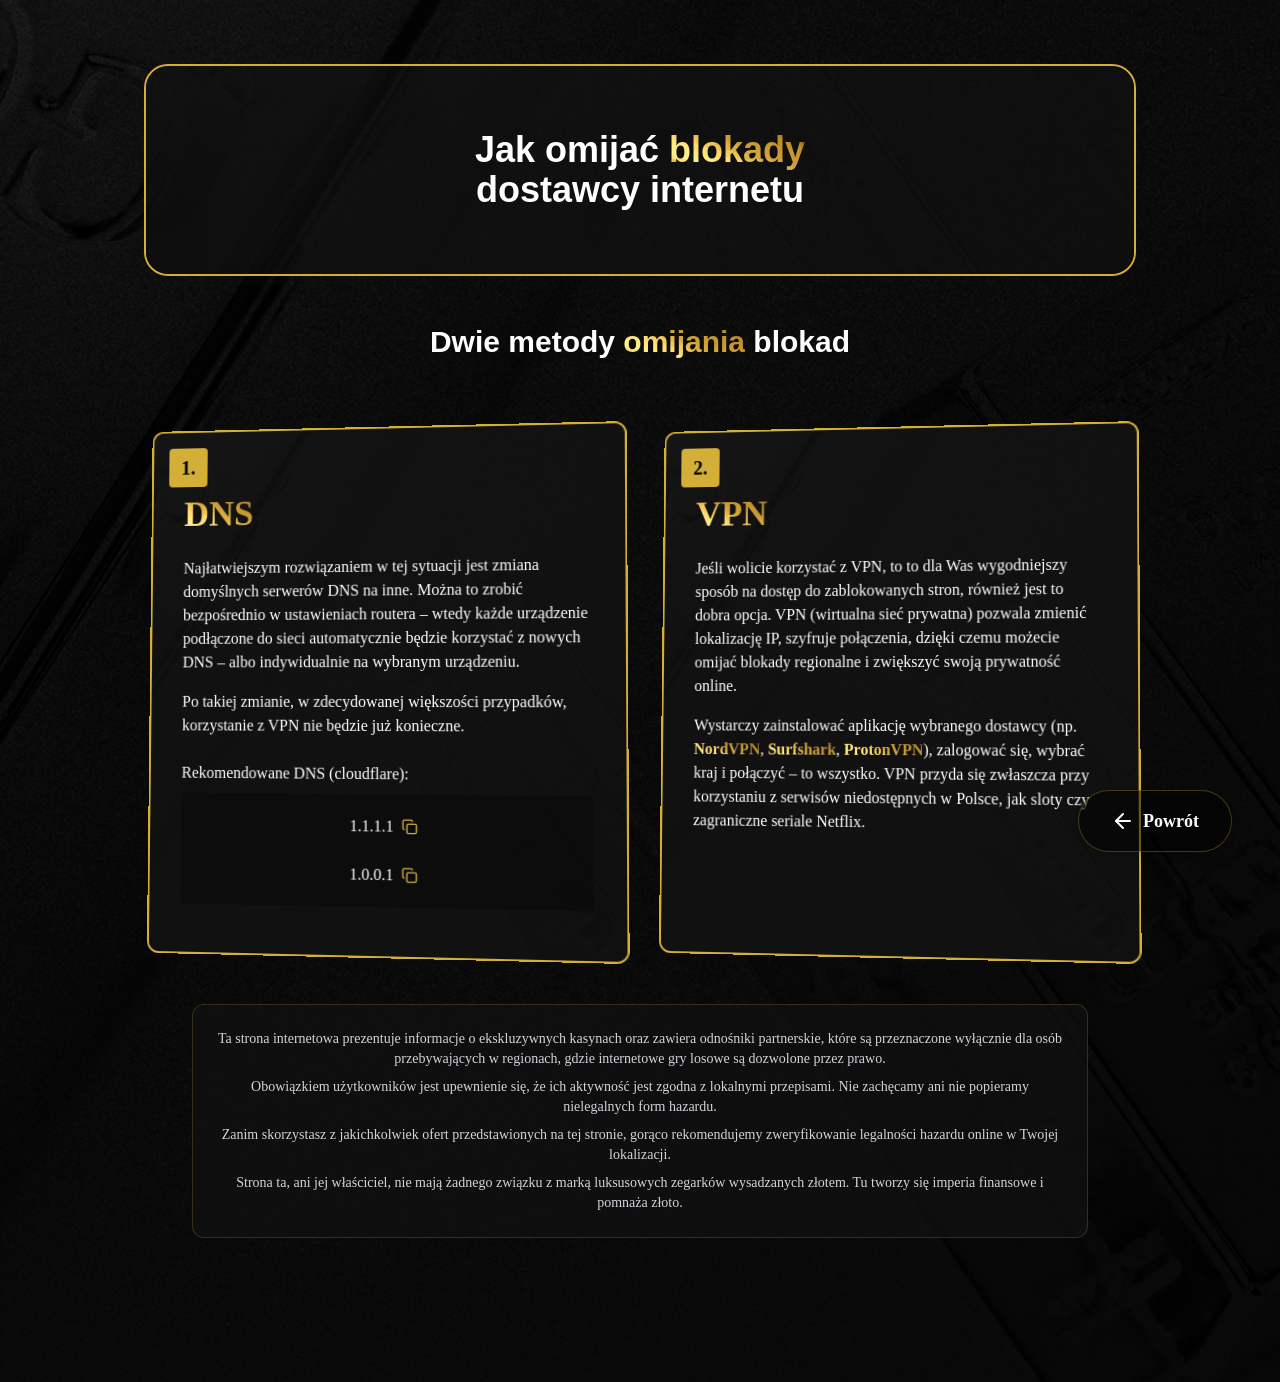
==== commit 2ad25dc5: "Add files via upload" ====
--- a/instrukcje.html
+++ b/instrukcje.html
@@ -34,7 +34,7 @@
               bottom: 0;
               color: transparent;
             "
-            src="/images/dark-overlay.png"
+            src="./images/dark-overlay.png"
           />
           <div class="absolute inset-0 bg-black/50 z-0"></div>
         </div>
@@ -45,25 +45,6 @@
             class="relative rounded-3xl overflow-hidden mb-12 border-2 border-[#d4af37]"
           >
             <div class="absolute inset-0 z-0">
-              <img
-                alt="Background"
-                loading="lazy"
-                decoding="async"
-                data-nimg="fill"
-                class="object-cover"
-                style="
-                  position: absolute;
-                  height: 100%;
-                  width: 100%;
-                  left: 0;
-                  top: 0;
-                  right: 0;
-                  bottom: 0;
-                  object-position: center;
-                  color: transparent;
-                "
-                src="/images/gold-bars-legiano.jpeg"
-              />
               <div class="absolute inset-0 bg-[#131313]/70"></div>
               <img
                 alt="Dark Overlay"
@@ -81,7 +62,7 @@
                   bottom: 0;
                   color: transparent;
                 "
-                src="/images/dark-overlay.png"
+                src="./images/dark-overlay.png"
               />
             </div>
             <div class="px-8 py-16 relative z-10 text-center">
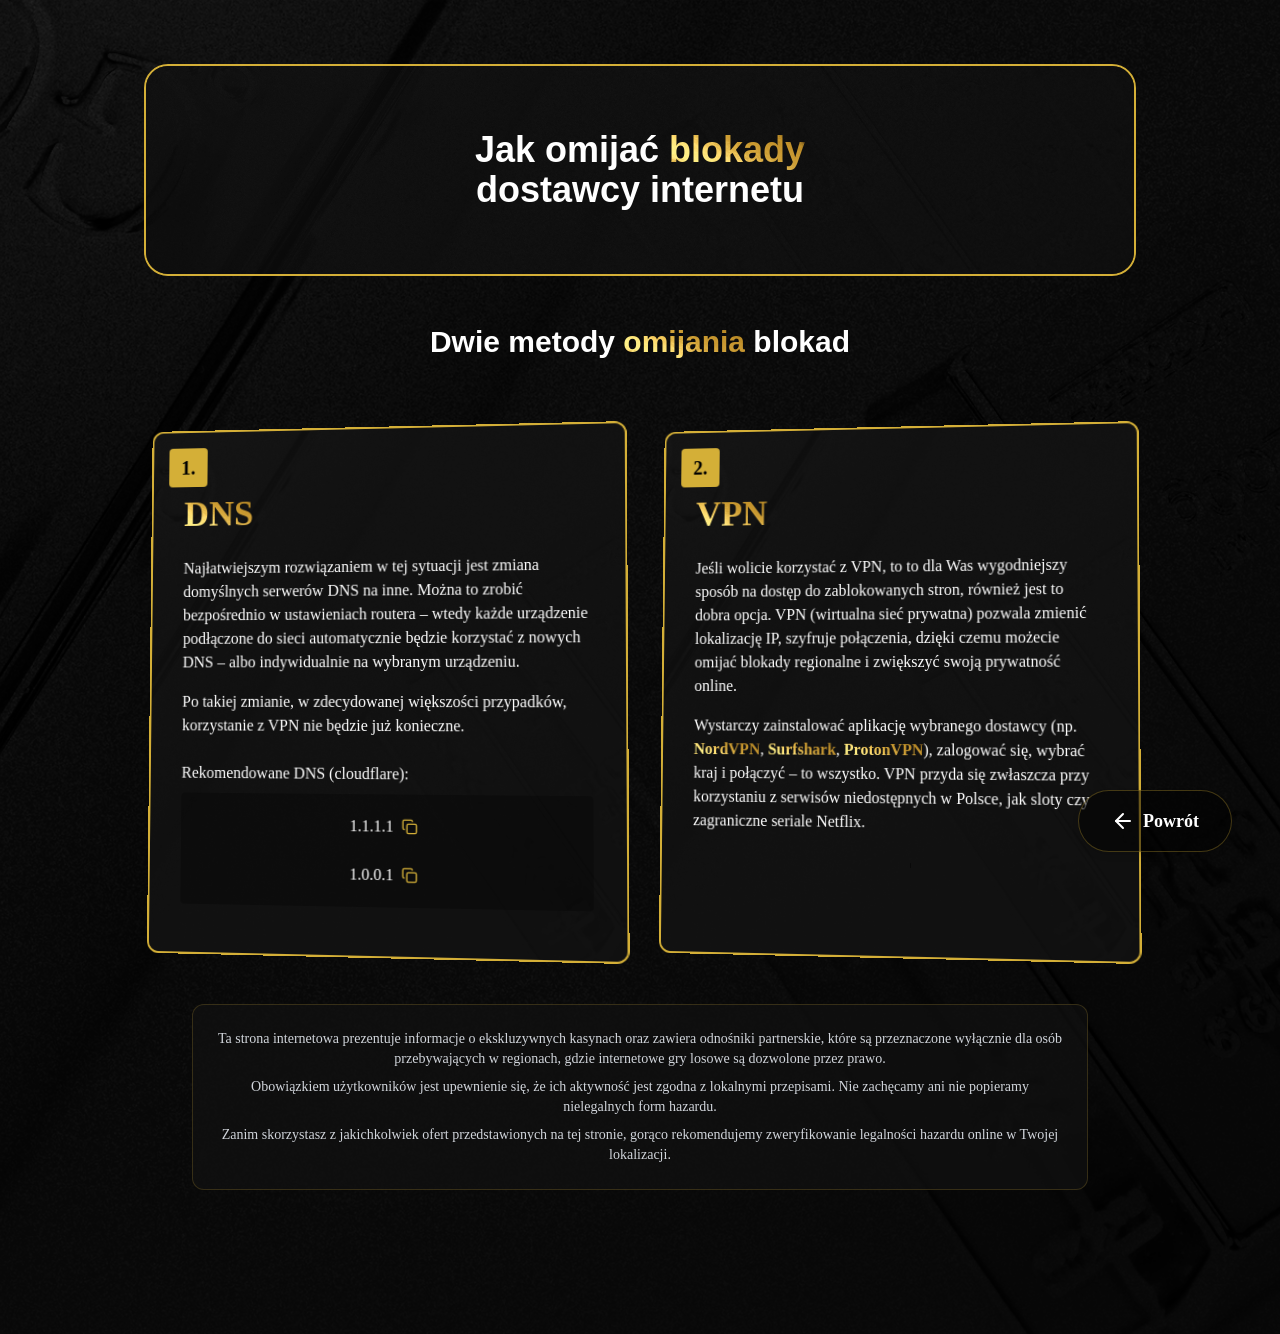
==== commit 570ccafd: "Add files via upload" ====
--- a/instrukcje.html
+++ b/instrukcje.html
@@ -263,11 +263,6 @@
               stronie, gorąco rekomendujemy zweryfikowanie legalności hazardu
               online w Twojej lokalizacji.
             </p>
-            <p class="mt-2">
-              Strona ta, ani jej właściciel, nie mają żadnego związku z marką
-              luksusowych zegarków wysadzanych złotem. Tu tworzy się imperia
-              finansowe i pomnaża złoto.
-            </p>
           </div>
           <div class="fixed bottom-12 right-12 z-20">
             <a
--- a/style.css
+++ b/style.css
@@ -4667,4 +4667,72 @@
   position:absolute;
   background: url(https://cdn.discordapp.com/attachments/1203384531957059626/1427292908536725534/diamond-png-4.png?ex=68ee559b&is=68ed041b&hm=8bce9e87a98eec57dbec029c226e2ed06d38b40212cb21bd04e4114647c8cade&);
   background-size: 100% 100%;
+}
+
+@font-face {
+  font-family: neueBold;
+  src: url(./Neue-Haas-Unica-Pro/NeueHaasUnicaPro-Bold.ttf);
+}
+
+.cusfont {
+  font-family: neueBold
+}
+
+@media only screen and (min-width: 770px) {
+  .spinbara {
+    margin-top: 260px; 
+  }
+}
+
+@media only screen and (max-width: 770px) {
+  .spinbara {
+    margin-top: 50px; 
+  }
+}
+
+.glass-copy-button {
+
+    display: inline-flex;
+    align-items: center;
+    justify-content: center;
+    padding: 14px 28px;
+    border: none;
+    cursor: pointer;
+    min-width: 200px; 
+
+
+    color: white;
+    font-size: 18px;
+    font-weight: 600;
+    letter-spacing: 0.5px;
+
+
+    background: transparent;
+    backdrop-filter: blur(8px);
+    -webkit-backdrop-filter: blur(8px);
+    border-radius: 50px;
+    border: 1px solid rgba(255, 255, 255, 0.25);
+    box-shadow: 0 4px 30px rgba(0, 0, 0, 0.1);
+
+    transition: all 0.25s ease-in-out;
+}
+  
+.glass-copy-button .default-content,
+.glass-copy-button .success-content {
+    display: inline-flex;
+    align-items: center;
+    gap: 12px;
+}
+
+.glass-copy-button:hover {
+  background: rgba(255, 255, 255, 0.15);
+  border-color: rgba(255, 255, 255, 0.4);
+  transform: translateY(-2px);
+}
+
+
+.glass-copy-button.copied {
+  background: rgba(46, 204, 113, 0.4);
+  border-color: rgba(46, 204, 113, 0.7);
+  transform: translateY(-2px);
 }
